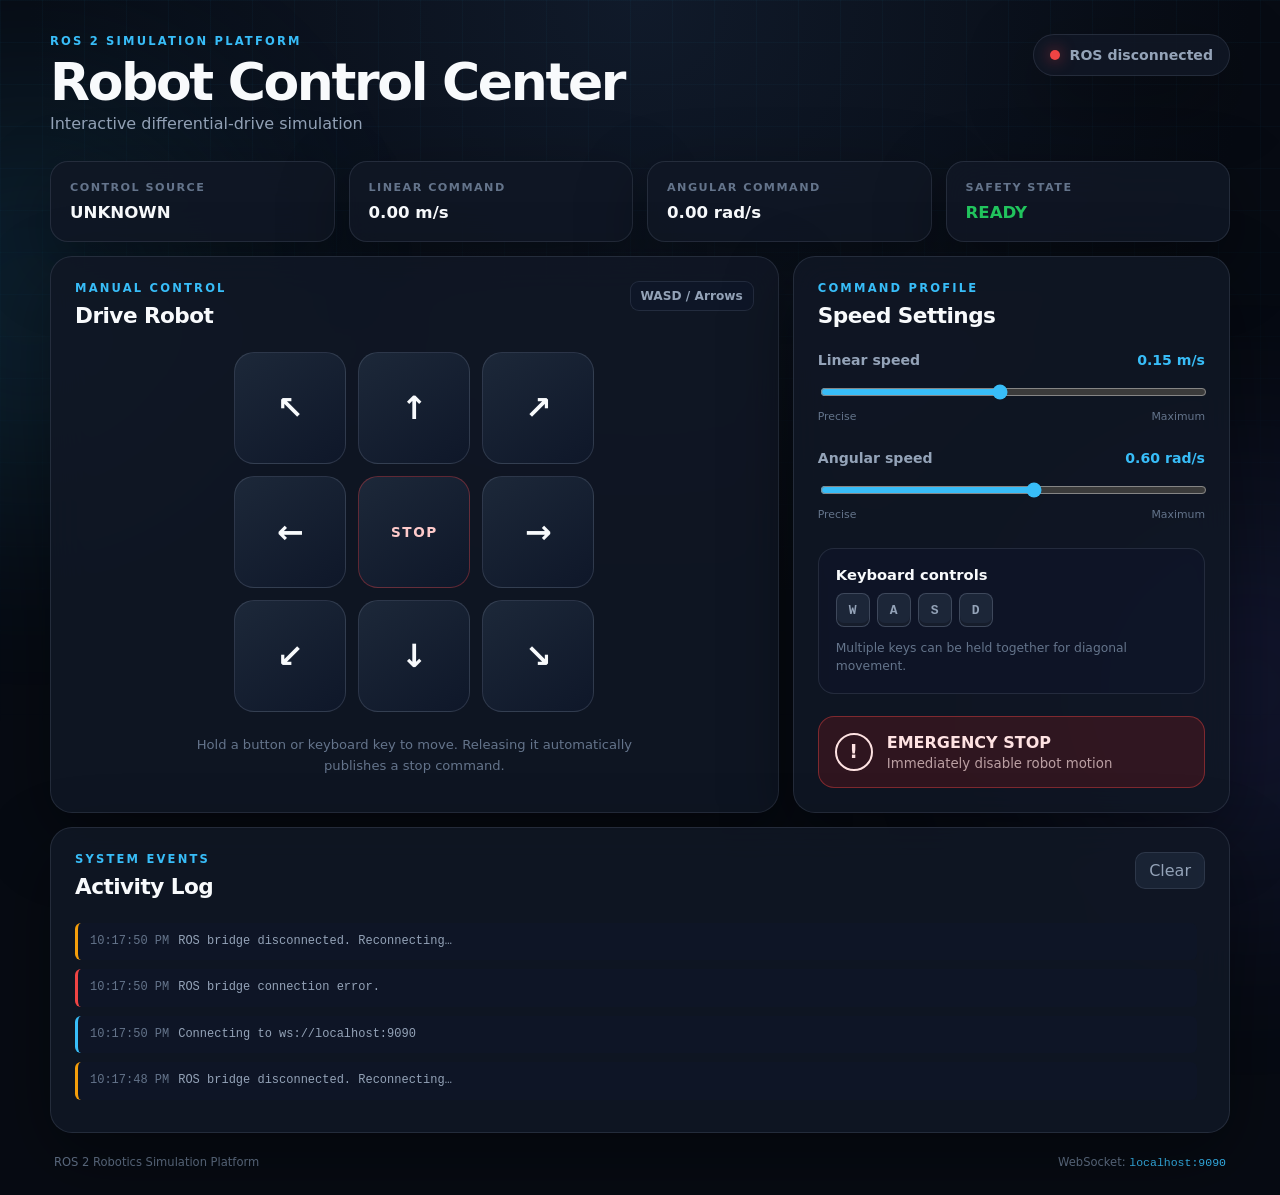
==== ros2_ws/src/cpp_robotics_sim_ros/web/dashboard/index.html @ 6dfdec05 "Add interactive web dashboard" ====
<!doctype html>
<html lang="en">
<head>
  <meta charset="utf-8">
  <meta
    name="viewport"
    content="width=device-width, initial-scale=1"
  >

  <title>Robotics Simulation Control Center</title>

  <link rel="stylesheet" href="styles.css">
</head>

<body>
  <div class="background-grid"></div>
  <div class="background-glow background-glow-left"></div>
  <div class="background-glow background-glow-right"></div>

  <main class="app-shell">
    <header class="topbar">
      <div>
        <p class="eyebrow">ROS 2 SIMULATION PLATFORM</p>
        <h1>Robot Control Center</h1>
        <p class="subtitle">
          Interactive differential-drive simulation
        </p>
      </div>

      <div class="header-status">
        <div class="status-pill">
          <span
            id="connectionIndicator"
            class="status-indicator disconnected"
          ></span>

          <span id="connectionText">
            Connecting to ROS…
          </span>
        </div>
      </div>
    </header>

    <section class="status-grid">
      <article class="status-card">
        <span class="card-label">CONTROL SOURCE</span>
        <strong id="activeSource" class="status-value">
          UNKNOWN
        </strong>
      </article>

      <article class="status-card">
        <span class="card-label">LINEAR COMMAND</span>
        <strong id="linearCommand" class="status-value">
          0.00 m/s
        </strong>
      </article>

      <article class="status-card">
        <span class="card-label">ANGULAR COMMAND</span>
        <strong id="angularCommand" class="status-value">
          0.00 rad/s
        </strong>
      </article>

      <article class="status-card">
        <span class="card-label">SAFETY STATE</span>
        <strong id="safetyState" class="status-value safe">
          READY
        </strong>
      </article>
    </section>

    <section class="main-grid">
      <article class="panel drive-panel">
        <div class="panel-heading">
          <div>
            <p class="eyebrow">MANUAL CONTROL</p>
            <h2>Drive Robot</h2>
          </div>

          <span class="keyboard-hint">
            WASD / Arrows
          </span>
        </div>

        <div
          id="drivePad"
          class="drive-pad"
          aria-label="Robot drive controls"
        >
          <button
            class="drive-button diagonal"
            data-linear="1"
            data-angular="1"
            aria-label="Forward left"
          >
            ↖
          </button>

          <button
            class="drive-button forward"
            data-linear="1"
            data-angular="0"
            aria-label="Forward"
          >
            ↑
          </button>

          <button
            class="drive-button diagonal"
            data-linear="1"
            data-angular="-1"
            aria-label="Forward right"
          >
            ↗
          </button>

          <button
            class="drive-button turn"
            data-linear="0"
            data-angular="1"
            aria-label="Rotate left"
          >
            ←
          </button>

          <button
            id="stopButton"
            class="drive-button stop-button"
            aria-label="Stop"
          >
            STOP
          </button>

          <button
            class="drive-button turn"
            data-linear="0"
            data-angular="-1"
            aria-label="Rotate right"
          >
            →
          </button>

          <button
            class="drive-button diagonal"
            data-linear="-1"
            data-angular="-1"
            aria-label="Reverse left"
          >
            ↙
          </button>

          <button
            class="drive-button reverse"
            data-linear="-1"
            data-angular="0"
            aria-label="Reverse"
          >
            ↓
          </button>

          <button
            class="drive-button diagonal"
            data-linear="-1"
            data-angular="1"
            aria-label="Reverse right"
          >
            ↘
          </button>
        </div>

        <p class="drive-help">
          Hold a button or keyboard key to move. Releasing it
          automatically publishes a stop command.
        </p>
      </article>

      <article class="panel settings-panel">
        <div class="panel-heading">
          <div>
            <p class="eyebrow">COMMAND PROFILE</p>
            <h2>Speed Settings</h2>
          </div>
        </div>

        <div class="slider-group">
          <div class="slider-header">
            <label for="linearSpeed">
              Linear speed
            </label>

            <output id="linearSpeedValue">
              0.15 m/s
            </output>
          </div>

          <input
            id="linearSpeed"
            type="range"
            min="0.02"
            max="0.30"
            step="0.01"
            value="0.15"
          >

          <div class="range-labels">
            <span>Precise</span>
            <span>Maximum</span>
          </div>
        </div>

        <div class="slider-group">
          <div class="slider-header">
            <label for="angularSpeed">
              Angular speed
            </label>

            <output id="angularSpeedValue">
              0.60 rad/s
            </output>
          </div>

          <input
            id="angularSpeed"
            type="range"
            min="0.10"
            max="1.00"
            step="0.05"
            value="0.60"
          >

          <div class="range-labels">
            <span>Precise</span>
            <span>Maximum</span>
          </div>
        </div>

        <div class="keyboard-card">
          <h3>Keyboard controls</h3>

          <div class="key-row">
            <span class="key">W</span>
            <span class="key">A</span>
            <span class="key">S</span>
            <span class="key">D</span>
          </div>

          <p>
            Multiple keys can be held together for diagonal
            movement.
          </p>
        </div>

        <button
          id="emergencyStopButton"
          class="emergency-button"
          type="button"
        >
          <span class="emergency-icon">!</span>

          <span>
            <strong id="emergencyButtonTitle">
              EMERGENCY STOP
            </strong>

            <small id="emergencyButtonSubtitle">
              Immediately disable robot motion
            </small>
          </span>
        </button>
      </article>
    </section>

    <section class="panel event-panel">
      <div class="panel-heading">
        <div>
          <p class="eyebrow">SYSTEM EVENTS</p>
          <h2>Activity Log</h2>
        </div>

        <button
          id="clearLogButton"
          class="secondary-button"
          type="button"
        >
          Clear
        </button>
      </div>

      <div id="eventLog" class="event-log">
        <p class="event-entry info">
          Dashboard initialized.
        </p>
      </div>
    </section>

    <footer>
      <span>ROS 2 Robotics Simulation Platform</span>
      <span>WebSocket: <code>localhost:9090</code></span>
    </footer>
  </main>

  <script src="app.js"></script>
</body>
</html>
---- ros2_ws/src/cpp_robotics_sim_ros/web/dashboard/styles.css ----
:root {
  color-scheme: dark;

  --background: #070b13;
  --surface: rgba(16, 23, 37, 0.88);
  --surface-hover: rgba(24, 35, 54, 0.95);
  --surface-border: rgba(148, 163, 184, 0.16);

  --text-primary: #f8fafc;
  --text-secondary: #94a3b8;
  --text-muted: #64748b;

  --accent: #38bdf8;
  --accent-strong: #0ea5e9;
  --accent-soft: rgba(56, 189, 248, 0.14);

  --success: #22c55e;
  --warning: #f59e0b;
  --danger: #ef4444;
  --danger-strong: #dc2626;

  --shadow:
    0 24px 70px rgba(0, 0, 0, 0.38);

  font-family:
    Inter,
    ui-sans-serif,
    system-ui,
    -apple-system,
    BlinkMacSystemFont,
    "Segoe UI",
    sans-serif;
}

* {
  box-sizing: border-box;
}

html {
  min-height: 100%;
}

body {
  min-height: 100vh;
  margin: 0;
  overflow-x: hidden;
  background:
    radial-gradient(
      circle at top,
      #101a2a 0,
      var(--background) 45%
    );
  color: var(--text-primary);
}

button,
input {
  font: inherit;
}

button {
  user-select: none;
  -webkit-user-select: none;
  touch-action: none;
}

.background-grid {
  position: fixed;
  inset: 0;
  z-index: -3;
  background-image:
    linear-gradient(
      rgba(56, 189, 248, 0.035) 1px,
      transparent 1px
    ),
    linear-gradient(
      90deg,
      rgba(56, 189, 248, 0.035) 1px,
      transparent 1px
    );
  background-size: 42px 42px;
  mask-image:
    linear-gradient(to bottom, black, transparent 85%);
}

.background-glow {
  position: fixed;
  z-index: -2;
  width: 420px;
  height: 420px;
  border-radius: 50%;
  filter: blur(110px);
  opacity: 0.12;
}

.background-glow-left {
  top: 10%;
  left: -180px;
  background: var(--accent);
}

.background-glow-right {
  right: -180px;
  bottom: 0;
  background: #6366f1;
}

.app-shell {
  width: min(1180px, calc(100% - 32px));
  margin: 0 auto;
  padding: 34px 0 26px;
}

.topbar {
  display: flex;
  align-items: flex-start;
  justify-content: space-between;
  gap: 24px;
  margin-bottom: 28px;
}

.eyebrow {
  margin: 0 0 8px;
  color: var(--accent);
  font-size: 0.72rem;
  font-weight: 800;
  letter-spacing: 0.19em;
}

h1,
h2,
h3,
p {
  margin-top: 0;
}

h1 {
  margin-bottom: 6px;
  font-size: clamp(2rem, 5vw, 3.25rem);
  line-height: 1;
  letter-spacing: -0.045em;
}

h2 {
  margin-bottom: 0;
  font-size: 1.35rem;
  letter-spacing: -0.025em;
}

h3 {
  margin-bottom: 10px;
}

.subtitle {
  margin-bottom: 0;
  color: var(--text-secondary);
}

.header-status {
  display: flex;
  align-items: center;
}

.status-pill {
  display: flex;
  align-items: center;
  gap: 10px;
  min-width: 190px;
  padding: 12px 16px;
  border: 1px solid var(--surface-border);
  border-radius: 999px;
  background: var(--surface);
  box-shadow: var(--shadow);
  color: var(--text-secondary);
  font-size: 0.88rem;
  font-weight: 700;
}

.status-indicator {
  width: 10px;
  height: 10px;
  border-radius: 50%;
}

.status-indicator.connected {
  background: var(--success);
  box-shadow: 0 0 15px rgba(34, 197, 94, 0.75);
}

.status-indicator.connecting {
  background: var(--warning);
  box-shadow: 0 0 15px rgba(245, 158, 11, 0.65);
}

.status-indicator.disconnected {
  background: var(--danger);
  box-shadow: 0 0 15px rgba(239, 68, 68, 0.65);
}

.status-grid {
  display: grid;
  grid-template-columns: repeat(4, 1fr);
  gap: 14px;
  margin-bottom: 14px;
}

.status-card,
.panel {
  border: 1px solid var(--surface-border);
  background: var(--surface);
  backdrop-filter: blur(18px);
  box-shadow: var(--shadow);
}

.status-card {
  padding: 19px;
  border-radius: 18px;
}

.card-label {
  display: block;
  margin-bottom: 9px;
  color: var(--text-muted);
  font-size: 0.7rem;
  font-weight: 800;
  letter-spacing: 0.13em;
}

.status-value {
  color: var(--text-primary);
  font-size: 1.04rem;
}

.status-value.safe {
  color: var(--success);
}

.status-value.danger {
  color: var(--danger);
}

.main-grid {
  display: grid;
  grid-template-columns: minmax(0, 1.25fr) minmax(320px, 0.75fr);
  gap: 14px;
}

.panel {
  border-radius: 22px;
  padding: 24px;
}

.panel-heading {
  display: flex;
  align-items: flex-start;
  justify-content: space-between;
  gap: 16px;
  margin-bottom: 24px;
}

.keyboard-hint {
  padding: 7px 10px;
  border: 1px solid var(--surface-border);
  border-radius: 9px;
  background: rgba(15, 23, 42, 0.7);
  color: var(--text-secondary);
  font-size: 0.76rem;
  font-weight: 700;
}

.drive-pad {
  display: grid;
  grid-template-columns: repeat(3, minmax(74px, 112px));
  justify-content: center;
  gap: 12px;
}

.drive-button {
  aspect-ratio: 1;
  border: 1px solid rgba(148, 163, 184, 0.20);
  border-radius: 20px;
  background:
    linear-gradient(
      145deg,
      rgba(30, 41, 59, 0.95),
      rgba(15, 23, 42, 0.95)
    );
  color: var(--text-primary);
  cursor: pointer;
  font-size: 2rem;
  font-weight: 700;
  transition:
    transform 100ms ease,
    border-color 100ms ease,
    background 100ms ease,
    box-shadow 100ms ease;
}

.drive-button:hover {
  border-color: rgba(56, 189, 248, 0.5);
  background: var(--surface-hover);
  box-shadow: 0 0 28px rgba(56, 189, 248, 0.08);
}

.drive-button:active,
.drive-button.active {
  transform: scale(0.94);
  border-color: var(--accent);
  background:
    linear-gradient(
      145deg,
      rgba(14, 165, 233, 0.34),
      rgba(2, 132, 199, 0.18)
    );
  box-shadow:
    0 0 28px rgba(56, 189, 248, 0.22);
}

.stop-button {
  border-color: rgba(239, 68, 68, 0.35);
  color: #fecaca;
  font-size: 0.85rem;
  letter-spacing: 0.11em;
}

.stop-button:hover,
.stop-button:active {
  border-color: var(--danger);
  background: rgba(127, 29, 29, 0.42);
  box-shadow: 0 0 28px rgba(239, 68, 68, 0.16);
}

.drive-help {
  max-width: 480px;
  margin: 22px auto 0;
  color: var(--text-muted);
  font-size: 0.82rem;
  line-height: 1.6;
  text-align: center;
}

.slider-group {
  margin-bottom: 27px;
}

.slider-header {
  display: flex;
  justify-content: space-between;
  gap: 15px;
  margin-bottom: 14px;
  color: var(--text-secondary);
  font-size: 0.88rem;
  font-weight: 700;
}

.slider-header output {
  color: var(--accent);
}

input[type="range"] {
  width: 100%;
  accent-color: var(--accent);
  cursor: pointer;
}

.range-labels {
  display: flex;
  justify-content: space-between;
  margin-top: 6px;
  color: var(--text-muted);
  font-size: 0.68rem;
}

.keyboard-card {
  margin: 8px 0 22px;
  padding: 17px;
  border: 1px solid var(--surface-border);
  border-radius: 16px;
  background: rgba(15, 23, 42, 0.56);
}

.keyboard-card h3 {
  font-size: 0.92rem;
}

.keyboard-card p {
  margin: 12px 0 0;
  color: var(--text-muted);
  font-size: 0.77rem;
  line-height: 1.5;
}

.key-row {
  display: flex;
  gap: 7px;
}

.key {
  display: grid;
  width: 34px;
  height: 34px;
  place-items: center;
  border: 1px solid rgba(148, 163, 184, 0.28);
  border-radius: 8px;
  background: rgba(30, 41, 59, 0.9);
  color: var(--text-secondary);
  font-family: monospace;
  font-weight: 800;
  box-shadow: inset 0 -3px rgba(0, 0, 0, 0.22);
}

.emergency-button {
  display: flex;
  width: 100%;
  align-items: center;
  gap: 14px;
  padding: 16px;
  border: 1px solid rgba(239, 68, 68, 0.42);
  border-radius: 16px;
  background: rgba(127, 29, 29, 0.30);
  color: #fee2e2;
  cursor: pointer;
  text-align: left;
  transition:
    background 120ms ease,
    transform 120ms ease,
    box-shadow 120ms ease;
}

.emergency-button:hover {
  background: rgba(153, 27, 27, 0.46);
  box-shadow: 0 0 28px rgba(239, 68, 68, 0.13);
}

.emergency-button:active {
  transform: scale(0.98);
}

.emergency-button.engaged {
  border-color: var(--danger);
  background: var(--danger-strong);
  box-shadow: 0 0 30px rgba(239, 68, 68, 0.28);
}

.emergency-button small {
  display: block;
  margin-top: 4px;
  color: rgba(254, 226, 226, 0.68);
}

.emergency-icon {
  display: grid;
  flex: 0 0 38px;
  height: 38px;
  place-items: center;
  border: 2px solid currentColor;
  border-radius: 50%;
  font-size: 1.2rem;
  font-weight: 900;
}

.event-panel {
  margin-top: 14px;
}

.secondary-button {
  padding: 8px 13px;
  border: 1px solid var(--surface-border);
  border-radius: 10px;
  background: rgba(30, 41, 59, 0.75);
  color: var(--text-secondary);
  cursor: pointer;
}

.event-log {
  max-height: 185px;
  overflow-y: auto;
  padding-right: 8px;
}

.event-entry {
  margin-bottom: 9px;
  padding: 10px 12px;
  border-left: 3px solid var(--accent);
  border-radius: 6px;
  background: rgba(15, 23, 42, 0.55);
  color: var(--text-secondary);
  font-family:
    "SFMono-Regular",
    Consolas,
    monospace;
  font-size: 0.75rem;
  line-height: 1.45;
}

.event-entry.success {
  border-left-color: var(--success);
}

.event-entry.warning {
  border-left-color: var(--warning);
}

.event-entry.danger {
  border-left-color: var(--danger);
}

.event-time {
  margin-right: 9px;
  color: var(--text-muted);
}

footer {
  display: flex;
  justify-content: space-between;
  gap: 18px;
  padding: 22px 4px 0;
  color: var(--text-muted);
  font-size: 0.72rem;
}

code {
  color: var(--accent);
}

@media (max-width: 900px) {
  .status-grid {
    grid-template-columns: repeat(2, 1fr);
  }

  .main-grid {
    grid-template-columns: 1fr;
  }
}

@media (max-width: 580px) {
  .app-shell {
    width: min(100% - 20px, 1180px);
    padding-top: 20px;
  }

  .topbar {
    flex-direction: column;
  }

  .header-status,
  .status-pill {
    width: 100%;
  }

  .status-grid {
    grid-template-columns: 1fr;
  }

  .panel {
    padding: 18px;
  }

  .drive-pad {
    grid-template-columns: repeat(3, minmax(65px, 92px));
    gap: 8px;
  }

  .drive-button {
    border-radius: 16px;
  }

  footer {
    flex-direction: column;
  }
}
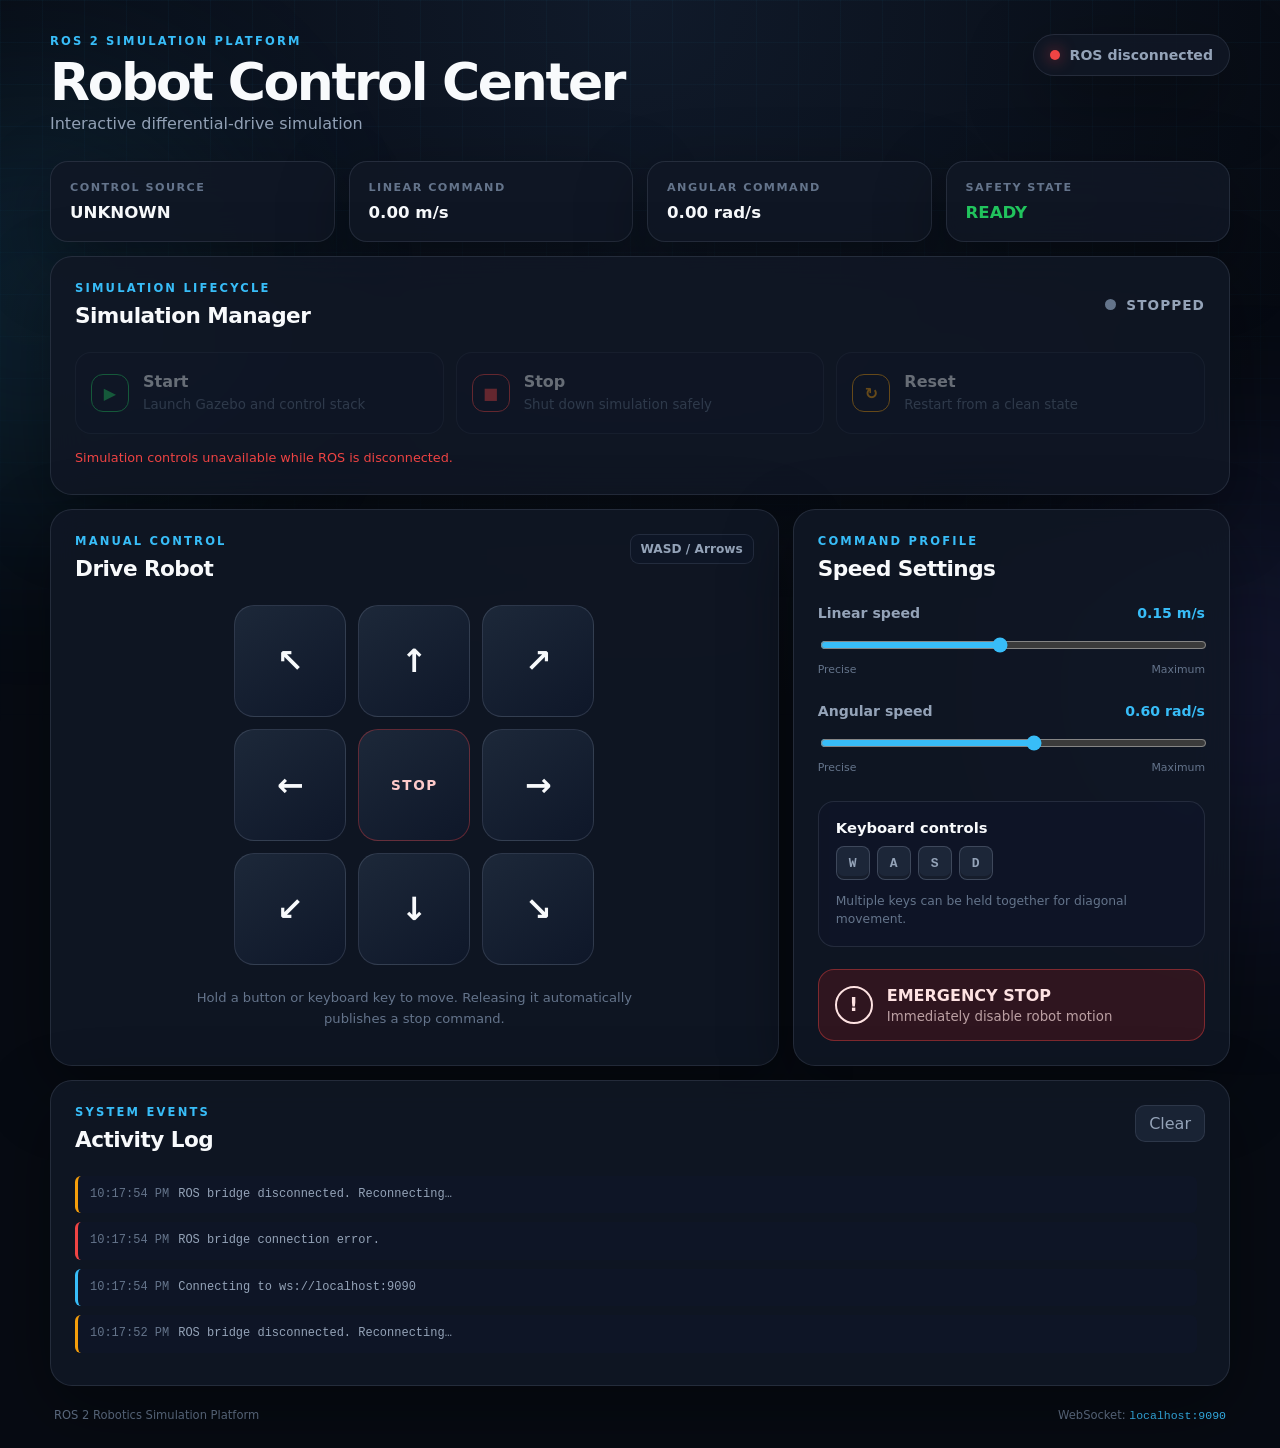
==== commit 53505cb7: "Add dashboard simulation lifecycle controls" ====
--- a/ros2_ws/src/cpp_robotics_sim_ros/web/dashboard/index.html
+++ b/ros2_ws/src/cpp_robotics_sim_ros/web/dashboard/index.html
@@ -71,6 +71,70 @@
       </article>
     </section>
 
+    <section class="panel simulation-panel">
+      <div class="panel-heading simulation-heading">
+        <div>
+          <p class="eyebrow">SIMULATION LIFECYCLE</p>
+          <h2>Simulation Manager</h2>
+        </div>
+
+        <div class="simulation-state-wrapper">
+          <span
+            id="simulationStateIndicator"
+            class="simulation-state-indicator stopped"
+          ></span>
+
+          <strong id="simulationState">
+            STOPPED
+          </strong>
+        </div>
+      </div>
+
+      <div class="simulation-controls">
+        <button
+          id="startSimulationButton"
+          class="lifecycle-button start"
+          type="button"
+        >
+          <span class="lifecycle-icon">▶</span>
+          <span>
+            <strong>Start</strong>
+            <small>Launch Gazebo and control stack</small>
+          </span>
+        </button>
+
+        <button
+          id="stopSimulationButton"
+          class="lifecycle-button stop"
+          type="button"
+          disabled
+        >
+          <span class="lifecycle-icon">■</span>
+          <span>
+            <strong>Stop</strong>
+            <small>Shut down simulation safely</small>
+          </span>
+        </button>
+
+        <button
+          id="resetSimulationButton"
+          class="lifecycle-button reset"
+          type="button"
+          disabled
+        >
+          <span class="lifecycle-icon">↻</span>
+          <span>
+            <strong>Reset</strong>
+            <small>Restart from a clean state</small>
+          </span>
+        </button>
+      </div>
+
+      <p id="simulationMessage" class="simulation-message">
+        Simulation manager is ready.
+      </p>
+    </section>
+
     <section class="main-grid">
       <article class="panel drive-panel">
         <div class="panel-heading">
--- a/ros2_ws/src/cpp_robotics_sim_ros/web/dashboard/styles.css
+++ b/ros2_ws/src/cpp_robotics_sim_ros/web/dashboard/styles.css
@@ -568,4 +568,169 @@
   footer {
     flex-direction: column;
   }
-}+}
+/* Simulation lifecycle panel */
+
+.simulation-panel {
+  margin-bottom: 14px;
+}
+
+.simulation-heading {
+  align-items: center;
+}
+
+.simulation-state-wrapper {
+  display: flex;
+  align-items: center;
+  gap: 10px;
+  min-width: 130px;
+  justify-content: flex-end;
+  color: var(--text-secondary);
+  font-size: 0.85rem;
+  letter-spacing: 0.08em;
+}
+
+.simulation-state-indicator {
+  width: 11px;
+  height: 11px;
+  border-radius: 50%;
+  background: var(--text-muted);
+}
+
+.simulation-state-indicator.stopped {
+  background: var(--text-muted);
+}
+
+.simulation-state-indicator.starting,
+.simulation-state-indicator.stopping {
+  background: var(--warning);
+  box-shadow: 0 0 16px rgba(245, 158, 11, 0.7);
+  animation: simulation-pulse 1s infinite;
+}
+
+.simulation-state-indicator.running {
+  background: var(--success);
+  box-shadow: 0 0 16px rgba(34, 197, 94, 0.7);
+}
+
+.simulation-state-indicator.error {
+  background: var(--danger);
+  box-shadow: 0 0 16px rgba(239, 68, 68, 0.7);
+}
+
+.simulation-controls {
+  display: grid;
+  grid-template-columns: repeat(3, 1fr);
+  gap: 12px;
+}
+
+.lifecycle-button {
+  display: flex;
+  min-height: 82px;
+  align-items: center;
+  gap: 14px;
+  padding: 15px;
+  border: 1px solid var(--surface-border);
+  border-radius: 16px;
+  background: rgba(15, 23, 42, 0.65);
+  color: var(--text-primary);
+  cursor: pointer;
+  text-align: left;
+  transition:
+    transform 120ms ease,
+    border-color 120ms ease,
+    background 120ms ease,
+    opacity 120ms ease;
+}
+
+.lifecycle-button:hover:not(:disabled) {
+  transform: translateY(-2px);
+  border-color: rgba(56, 189, 248, 0.48);
+  background: var(--surface-hover);
+}
+
+.lifecycle-button:active:not(:disabled) {
+  transform: scale(0.98);
+}
+
+.lifecycle-button:disabled {
+  cursor: not-allowed;
+  opacity: 0.38;
+}
+
+.lifecycle-button.start:not(:disabled) {
+  border-color: rgba(34, 197, 94, 0.38);
+}
+
+.lifecycle-button.stop:not(:disabled) {
+  border-color: rgba(239, 68, 68, 0.38);
+}
+
+.lifecycle-button.reset:not(:disabled) {
+  border-color: rgba(245, 158, 11, 0.38);
+}
+
+.lifecycle-icon {
+  display: grid;
+  flex: 0 0 38px;
+  height: 38px;
+  place-items: center;
+  border: 1px solid currentColor;
+  border-radius: 12px;
+  color: var(--accent);
+  font-weight: 900;
+}
+
+.lifecycle-button.start .lifecycle-icon {
+  color: var(--success);
+}
+
+.lifecycle-button.stop .lifecycle-icon {
+  color: var(--danger);
+}
+
+.lifecycle-button.reset .lifecycle-icon {
+  color: var(--warning);
+}
+
+.lifecycle-button small {
+  display: block;
+  margin-top: 5px;
+  color: var(--text-muted);
+  line-height: 1.35;
+}
+
+.simulation-message {
+  min-height: 20px;
+  margin: 16px 0 0;
+  color: var(--text-secondary);
+  font-size: 0.8rem;
+}
+
+.simulation-message.success {
+  color: var(--success);
+}
+
+.simulation-message.warning {
+  color: var(--warning);
+}
+
+.simulation-message.danger {
+  color: var(--danger);
+}
+
+@keyframes simulation-pulse {
+  50% {
+    opacity: 0.35;
+  }
+}
+
+@media (max-width: 700px) {
+  .simulation-controls {
+    grid-template-columns: 1fr;
+  }
+
+  .simulation-heading {
+    align-items: flex-start;
+  }
+}
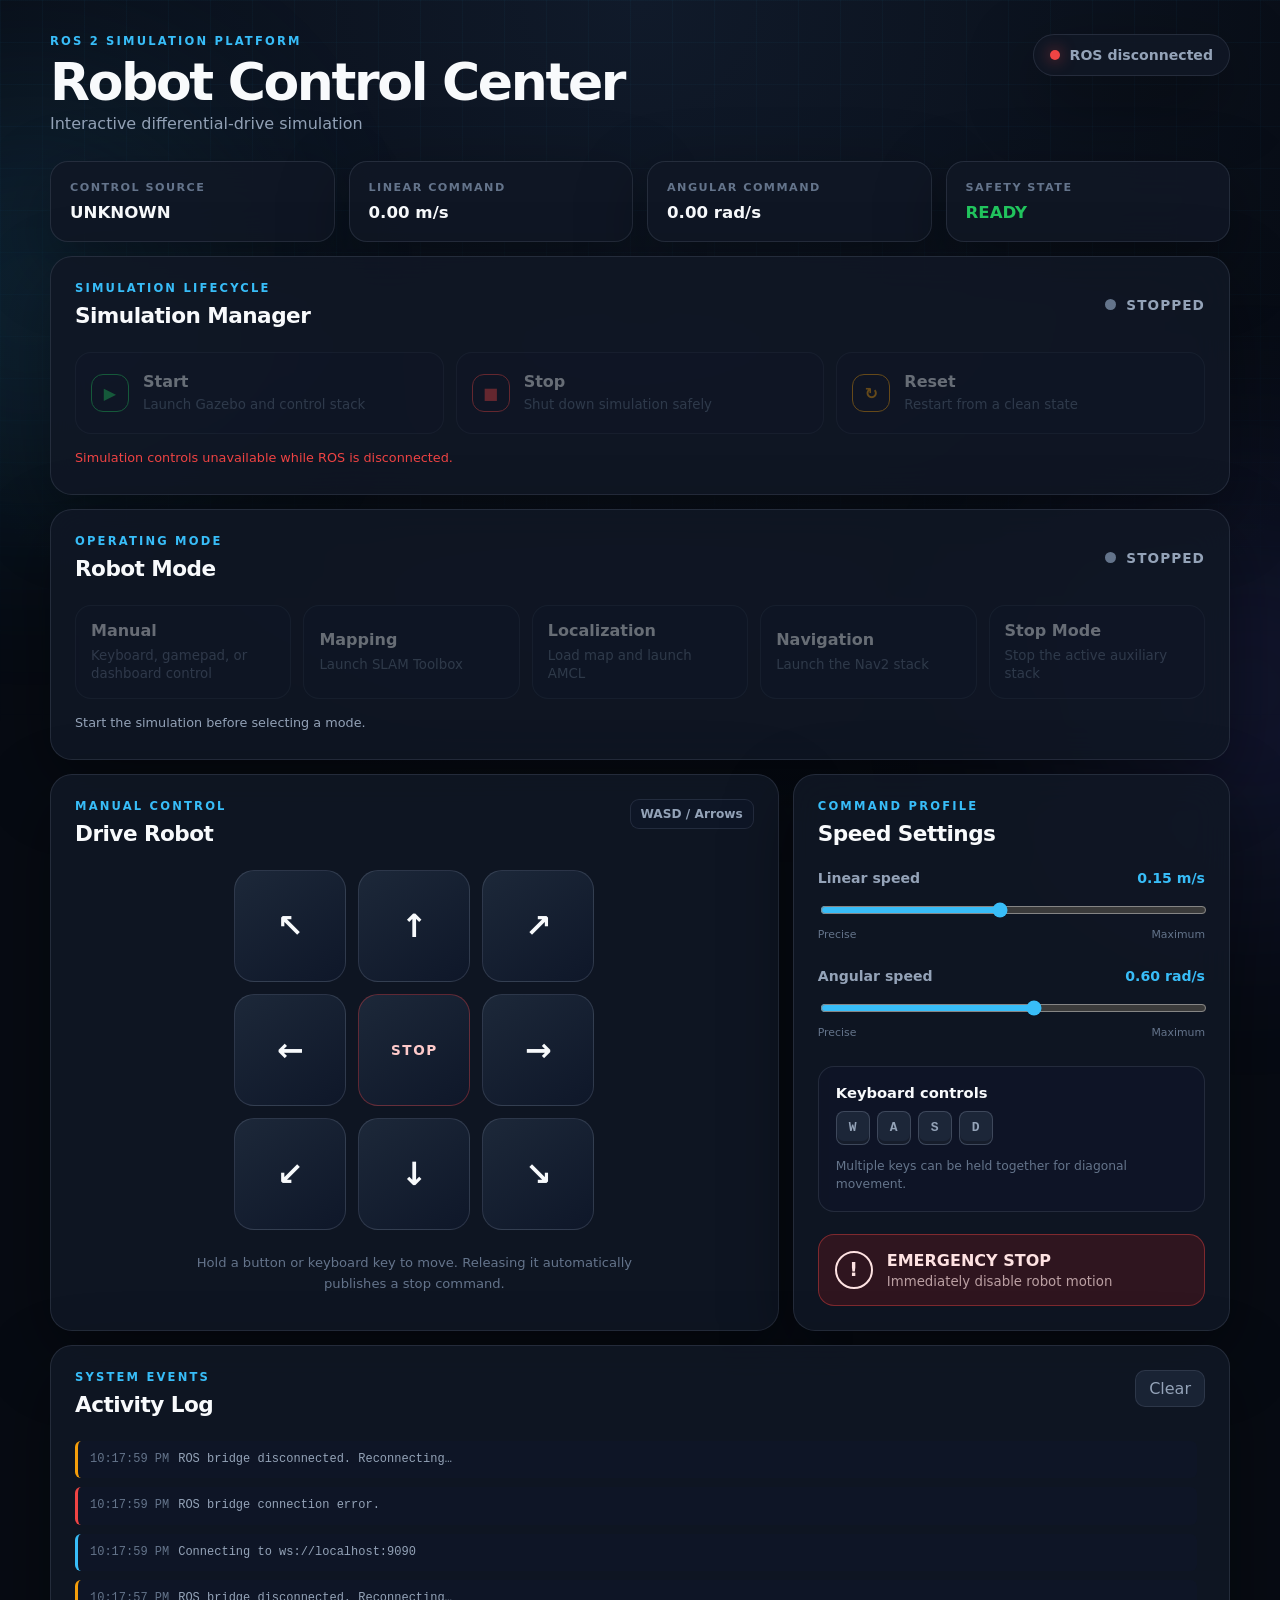
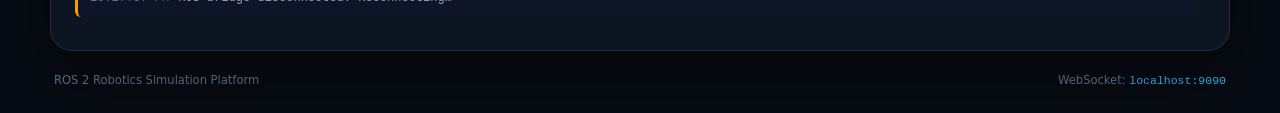
==== commit 02800d99: "Added dashboard operating mode controls" ====
--- a/ros2_ws/src/cpp_robotics_sim_ros/web/dashboard/index.html
+++ b/ros2_ws/src/cpp_robotics_sim_ros/web/dashboard/index.html
@@ -135,6 +135,82 @@
       </p>
     </section>
 
+    <section class="panel mode-panel">
+      <div class="panel-heading mode-heading">
+        <div>
+          <p class="eyebrow">OPERATING MODE</p>
+          <h2>Robot Mode</h2>
+        </div>
+
+        <div class="mode-state-wrapper">
+          <span
+            id="modeStateIndicator"
+            class="mode-state-indicator stopped"
+          ></span>
+
+          <strong id="modeState">
+            STOPPED
+          </strong>
+        </div>
+      </div>
+
+      <div class="mode-controls">
+        <button
+          id="manualModeButton"
+          class="mode-button manual"
+          type="button"
+          disabled
+        >
+          <strong>Manual</strong>
+          <small>Keyboard, gamepad, or dashboard control</small>
+        </button>
+
+        <button
+          id="mappingModeButton"
+          class="mode-button mapping"
+          type="button"
+          disabled
+        >
+          <strong>Mapping</strong>
+          <small>Launch SLAM Toolbox</small>
+        </button>
+
+        <button
+          id="localizationModeButton"
+          class="mode-button localization"
+          type="button"
+          disabled
+        >
+          <strong>Localization</strong>
+          <small>Load map and launch AMCL</small>
+        </button>
+
+        <button
+          id="navigationModeButton"
+          class="mode-button navigation"
+          type="button"
+          disabled
+        >
+          <strong>Navigation</strong>
+          <small>Launch the Nav2 stack</small>
+        </button>
+
+        <button
+          id="stopModeButton"
+          class="mode-button stop"
+          type="button"
+          disabled
+        >
+          <strong>Stop Mode</strong>
+          <small>Stop the active auxiliary stack</small>
+        </button>
+      </div>
+
+      <p id="modeMessage" class="mode-message">
+        Start the simulation before selecting a mode.
+      </p>
+    </section>
+
     <section class="main-grid">
       <article class="panel drive-panel">
         <div class="panel-heading">
--- a/ros2_ws/src/cpp_robotics_sim_ros/web/dashboard/styles.css
+++ b/ros2_ws/src/cpp_robotics_sim_ros/web/dashboard/styles.css
@@ -734,3 +734,176 @@
     align-items: flex-start;
   }
 }
+
+/* Operating-mode panel */
+
+.mode-panel {
+  margin-bottom: 14px;
+}
+
+.mode-heading {
+  align-items: center;
+}
+
+.mode-state-wrapper {
+  display: flex;
+  align-items: center;
+  justify-content: flex-end;
+  gap: 10px;
+  min-width: 140px;
+  color: var(--text-secondary);
+  font-size: 0.85rem;
+  letter-spacing: 0.08em;
+}
+
+.mode-state-indicator {
+  width: 11px;
+  height: 11px;
+  border-radius: 50%;
+  background: var(--text-muted);
+}
+
+.mode-state-indicator.stopped {
+  background: var(--text-muted);
+}
+
+.mode-state-indicator.manual {
+  background: var(--accent);
+  box-shadow: 0 0 16px rgba(56, 189, 248, 0.7);
+}
+
+.mode-state-indicator.mapping {
+  background: var(--success);
+  box-shadow: 0 0 16px rgba(34, 197, 94, 0.7);
+}
+
+.mode-state-indicator.localization {
+  background: var(--warning);
+  box-shadow: 0 0 16px rgba(245, 158, 11, 0.7);
+}
+
+.mode-state-indicator.navigation {
+  background: #a78bfa;
+  box-shadow: 0 0 16px rgba(167, 139, 250, 0.7);
+}
+
+.mode-state-indicator.starting,
+.mode-state-indicator.stopping {
+  background: var(--warning);
+  animation: mode-pulse 1s infinite;
+}
+
+.mode-state-indicator.error {
+  background: var(--danger);
+  box-shadow: 0 0 16px rgba(239, 68, 68, 0.7);
+}
+
+.mode-controls {
+  display: grid;
+  grid-template-columns: repeat(5, minmax(0, 1fr));
+  gap: 12px;
+}
+
+.mode-button {
+  min-height: 88px;
+  padding: 15px;
+  border: 1px solid var(--surface-border);
+  border-radius: 16px;
+  background: rgba(15, 23, 42, 0.65);
+  color: var(--text-primary);
+  cursor: pointer;
+  text-align: left;
+  transition:
+    transform 120ms ease,
+    border-color 120ms ease,
+    background 120ms ease,
+    opacity 120ms ease;
+}
+
+.mode-button:hover:not(:disabled) {
+  transform: translateY(-2px);
+  border-color: rgba(56, 189, 248, 0.48);
+  background: var(--surface-hover);
+}
+
+.mode-button:active:not(:disabled) {
+  transform: scale(0.98);
+}
+
+.mode-button:disabled {
+  cursor: not-allowed;
+  opacity: 0.38;
+}
+
+.mode-button.active {
+  border-color: var(--accent);
+  background: rgba(56, 189, 248, 0.12);
+}
+
+.mode-button.mapping.active {
+  border-color: var(--success);
+}
+
+.mode-button.localization.active {
+  border-color: var(--warning);
+}
+
+.mode-button.navigation.active {
+  border-color: #a78bfa;
+}
+
+.mode-button.stop:not(:disabled) {
+  border-color: rgba(239, 68, 68, 0.38);
+}
+
+.mode-button strong,
+.mode-button small {
+  display: block;
+}
+
+.mode-button small {
+  margin-top: 7px;
+  color: var(--text-muted);
+  line-height: 1.35;
+}
+
+.mode-message {
+  min-height: 20px;
+  margin: 16px 0 0;
+  color: var(--text-secondary);
+  font-size: 0.8rem;
+}
+
+.mode-message.success {
+  color: var(--success);
+}
+
+.mode-message.warning {
+  color: var(--warning);
+}
+
+.mode-message.danger {
+  color: var(--danger);
+}
+
+@keyframes mode-pulse {
+  50% {
+    opacity: 0.35;
+  }
+}
+
+@media (max-width: 1100px) {
+  .mode-controls {
+    grid-template-columns: repeat(2, minmax(0, 1fr));
+  }
+}
+
+@media (max-width: 700px) {
+  .mode-controls {
+    grid-template-columns: 1fr;
+  }
+
+  .mode-heading {
+    align-items: flex-start;
+  }
+}
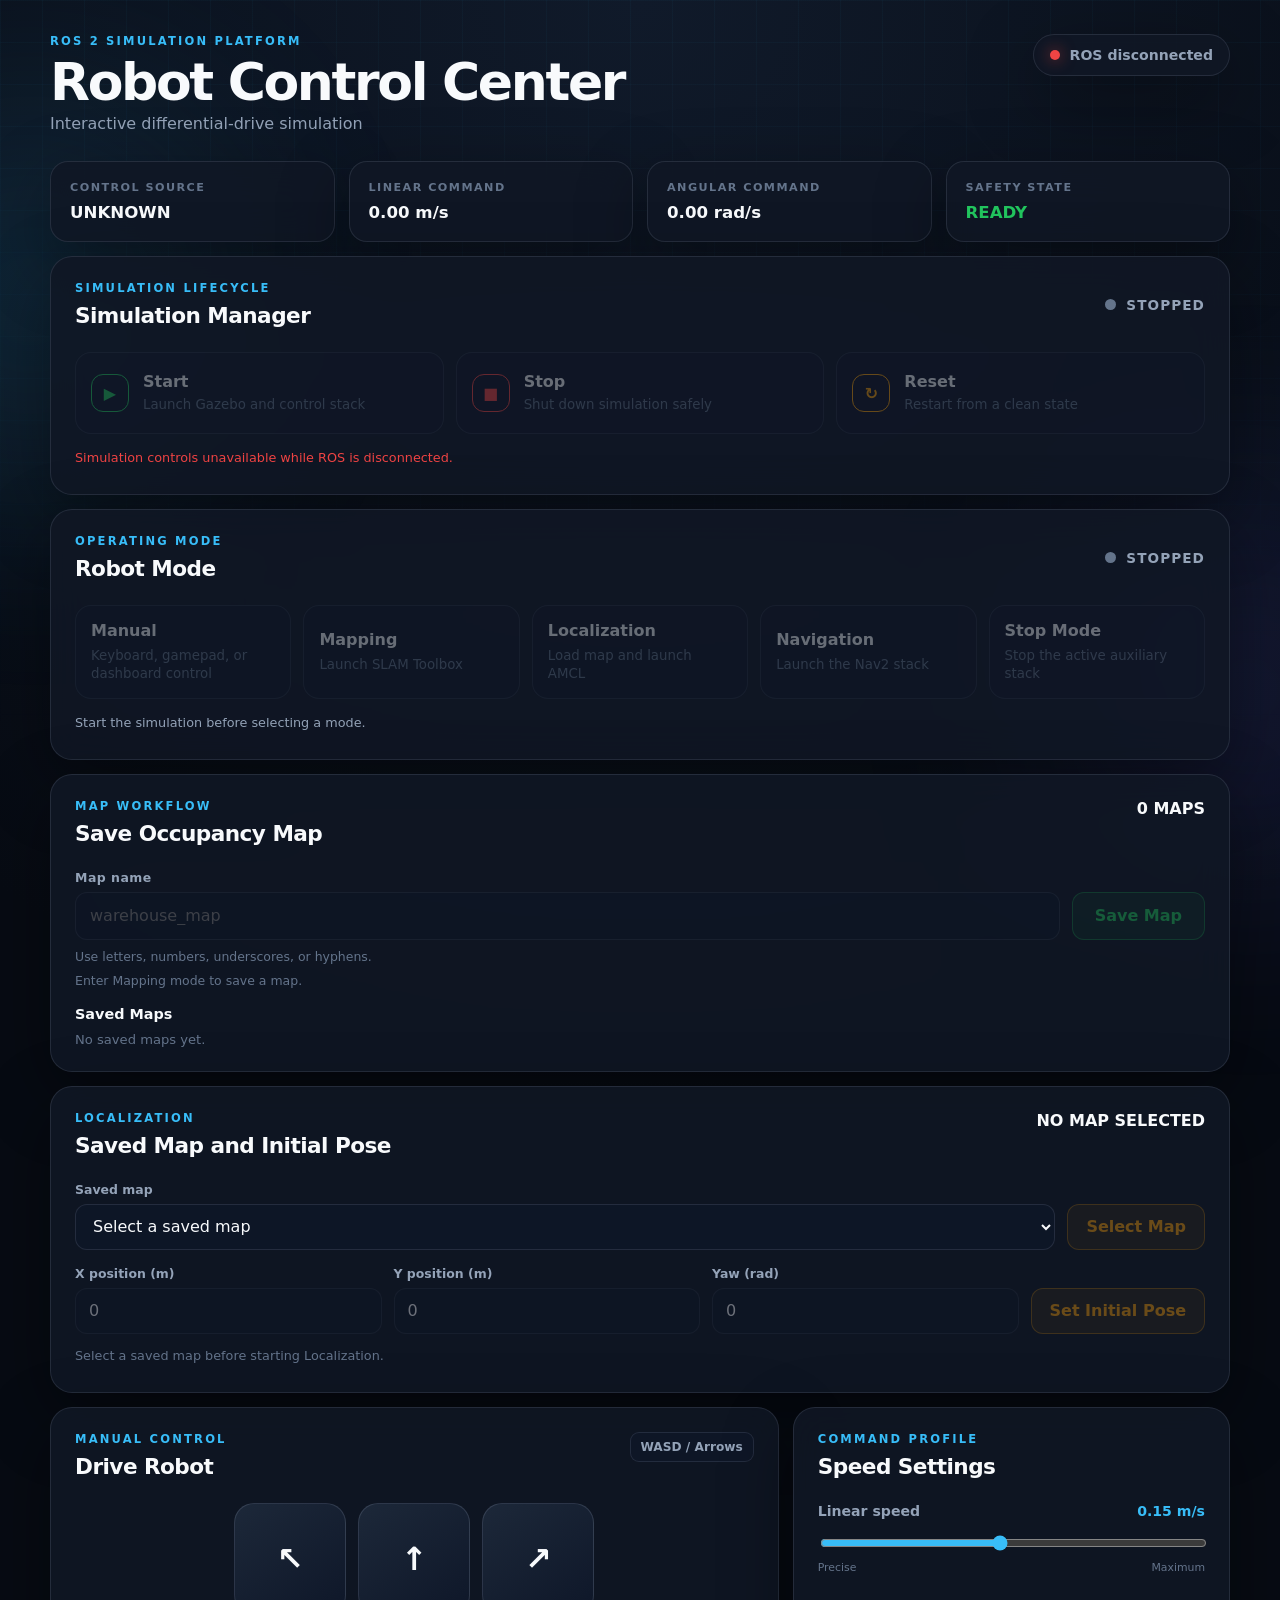
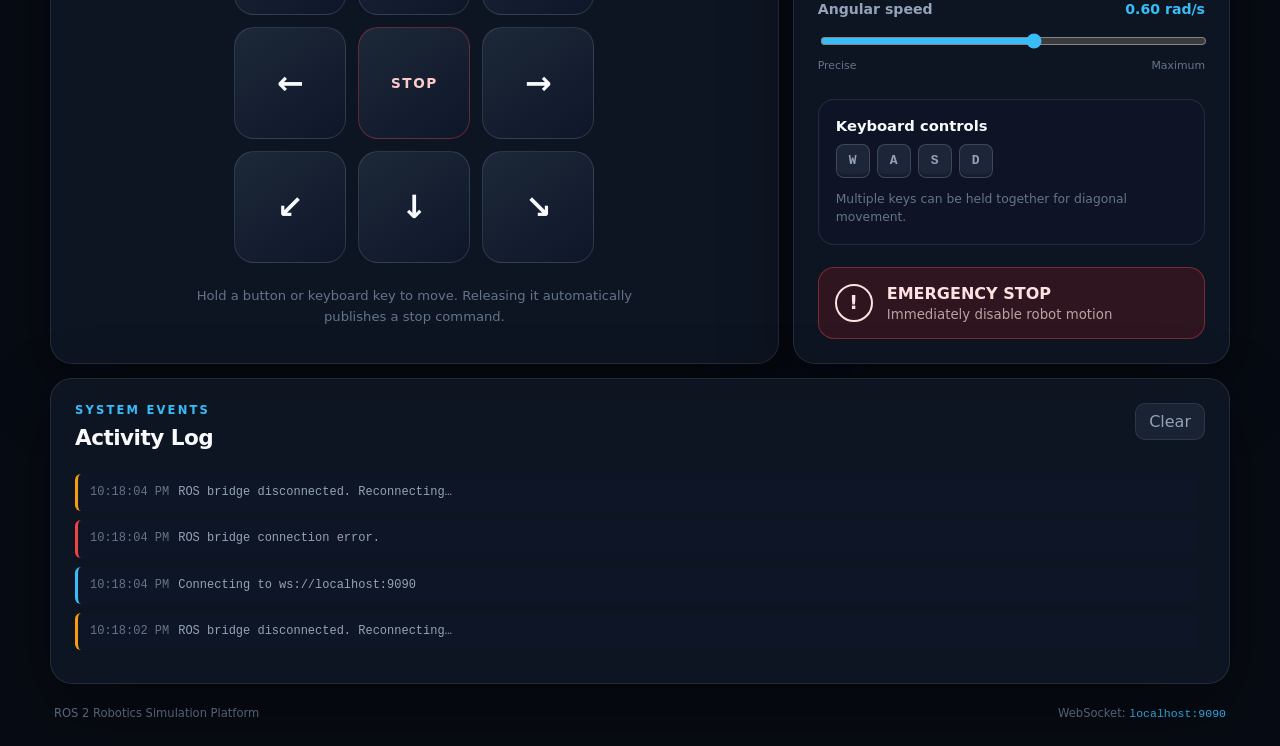
==== commit 5c532f98: "Add mapping workflow and map saving" ====
--- a/ros2_ws/src/cpp_robotics_sim_ros/web/dashboard/index.html
+++ b/ros2_ws/src/cpp_robotics_sim_ros/web/dashboard/index.html
@@ -211,6 +211,153 @@
       </p>
     </section>
 
+    <section
+      id="mappingPanel"
+      class="panel mapping-workflow-panel"
+    >
+      <div class="panel-heading">
+        <div>
+          <p class="eyebrow">MAP WORKFLOW</p>
+          <h2>Save Occupancy Map</h2>
+        </div>
+
+        <strong id="savedMapCount">
+          0 MAPS
+        </strong>
+      </div>
+
+      <div class="map-save-controls">
+        <label class="map-name-field">
+          <span>Map name</span>
+
+          <input
+            id="mapNameInput"
+            type="text"
+            maxlength="64"
+            placeholder="warehouse_map"
+            autocomplete="off"
+            disabled
+          >
+        </label>
+
+        <button
+          id="saveMapButton"
+          class="save-map-button"
+          type="button"
+          disabled
+        >
+          Save Map
+        </button>
+      </div>
+
+      <p class="map-name-help">
+        Use letters, numbers, underscores, or hyphens.
+      </p>
+
+      <p
+        id="mapSaveMessage"
+        class="map-save-message"
+      >
+        Enter Mapping mode to save a map.
+      </p>
+
+      <div class="saved-map-list-wrapper">
+        <h3>Saved Maps</h3>
+
+        <div
+          id="savedMapList"
+          class="saved-map-list"
+        >
+          <p class="empty-map-list">
+            No saved maps yet.
+          </p>
+        </div>
+      </div>
+    </section>
+
+    <section class="panel localization-panel">
+      <div class="panel-heading">
+        <div>
+          <p class="eyebrow">LOCALIZATION</p>
+          <h2>Saved Map and Initial Pose</h2>
+        </div>
+
+        <strong id="selectedMapLabel">
+          NO MAP SELECTED
+        </strong>
+      </div>
+
+      <div class="localization-map-row">
+        <label>
+          <span>Saved map</span>
+
+          <select id="localizationMapSelect">
+            <option value="">
+              Select a saved map
+            </option>
+          </select>
+        </label>
+
+        <button
+          id="selectLocalizationMapButton"
+          type="button"
+          disabled
+        >
+          Select Map
+        </button>
+      </div>
+
+      <div class="initial-pose-grid">
+        <label>
+          <span>X position (m)</span>
+          <input
+            id="initialPoseX"
+            type="number"
+            value="0"
+            step="0.1"
+            disabled
+          >
+        </label>
+
+        <label>
+          <span>Y position (m)</span>
+          <input
+            id="initialPoseY"
+            type="number"
+            value="0"
+            step="0.1"
+            disabled
+          >
+        </label>
+
+        <label>
+          <span>Yaw (rad)</span>
+          <input
+            id="initialPoseYaw"
+            type="number"
+            value="0"
+            step="0.1"
+            disabled
+          >
+        </label>
+
+        <button
+          id="setInitialPoseButton"
+          type="button"
+          disabled
+        >
+          Set Initial Pose
+        </button>
+      </div>
+
+      <p
+        id="localizationMessage"
+        class="localization-message"
+      >
+        Select a saved map before starting Localization.
+      </p>
+    </section>
+
     <section class="main-grid">
       <article class="panel drive-panel">
         <div class="panel-heading">
--- a/ros2_ws/src/cpp_robotics_sim_ros/web/dashboard/styles.css
+++ b/ros2_ws/src/cpp_robotics_sim_ros/web/dashboard/styles.css
@@ -907,3 +907,333 @@
     align-items: flex-start;
   }
 }
+
+/* Localization workflow */
+
+.localization-panel {
+  margin-bottom: 14px;
+}
+
+.localization-map-row {
+  display: grid;
+  grid-template-columns: minmax(240px, 1fr) auto;
+  gap: 12px;
+  align-items: end;
+}
+
+.localization-map-row label,
+.initial-pose-grid label {
+  display: grid;
+  gap: 7px;
+}
+
+.localization-map-row span,
+.initial-pose-grid span {
+  color: var(--text-secondary);
+  font-size: 0.78rem;
+  font-weight: 700;
+}
+
+.localization-map-row select,
+.initial-pose-grid input {
+  min-height: 46px;
+  padding: 0 13px;
+  border: 1px solid var(--surface-border);
+  border-radius: 12px;
+  background: rgba(15, 23, 42, 0.65);
+  color: var(--text-primary);
+  font: inherit;
+}
+
+.localization-map-row button,
+.initial-pose-grid button {
+  min-height: 46px;
+  padding: 0 18px;
+  border: 1px solid rgba(245, 158, 11, 0.45);
+  border-radius: 12px;
+  background: rgba(245, 158, 11, 0.12);
+  color: var(--warning);
+  cursor: pointer;
+  font-weight: 800;
+}
+
+.localization-map-row button:disabled,
+.initial-pose-grid button:disabled,
+.localization-map-row select:disabled,
+.initial-pose-grid input:disabled {
+  cursor: not-allowed;
+  opacity: 0.4;
+}
+
+.initial-pose-grid {
+  display: grid;
+  grid-template-columns:
+    repeat(3, minmax(110px, 1fr))
+    auto;
+  gap: 12px;
+  align-items: end;
+  margin-top: 16px;
+}
+
+.localization-message {
+  min-height: 20px;
+  margin: 14px 0 0;
+  color: var(--text-muted);
+  font-size: 0.8rem;
+}
+
+.localization-message.success {
+  color: var(--success);
+}
+
+.localization-message.warning {
+  color: var(--warning);
+}
+
+.localization-message.danger {
+  color: var(--danger);
+}
+
+@media (max-width: 850px) {
+  .initial-pose-grid {
+    grid-template-columns: 1fr 1fr;
+  }
+}
+
+@media (max-width: 700px) {
+  .localization-map-row,
+  .initial-pose-grid {
+    grid-template-columns: 1fr;
+  }
+}
+
+/* Localization workflow */
+
+.localization-panel {
+  margin-bottom: 14px;
+}
+
+.localization-map-row {
+  display: grid;
+  grid-template-columns: minmax(240px, 1fr) auto;
+  gap: 12px;
+  align-items: end;
+}
+
+.localization-map-row label,
+.initial-pose-grid label {
+  display: grid;
+  gap: 7px;
+}
+
+.localization-map-row span,
+.initial-pose-grid span {
+  color: var(--text-secondary);
+  font-size: 0.78rem;
+  font-weight: 700;
+}
+
+.localization-map-row select,
+.initial-pose-grid input {
+  min-height: 46px;
+  padding: 0 13px;
+  border: 1px solid var(--surface-border);
+  border-radius: 12px;
+  background: rgba(15, 23, 42, 0.65);
+  color: var(--text-primary);
+  font: inherit;
+}
+
+.localization-map-row button,
+.initial-pose-grid button {
+  min-height: 46px;
+  padding: 0 18px;
+  border: 1px solid rgba(245, 158, 11, 0.45);
+  border-radius: 12px;
+  background: rgba(245, 158, 11, 0.12);
+  color: var(--warning);
+  cursor: pointer;
+  font-weight: 800;
+}
+
+.localization-map-row button:disabled,
+.initial-pose-grid button:disabled,
+.localization-map-row select:disabled,
+.initial-pose-grid input:disabled {
+  cursor: not-allowed;
+  opacity: 0.4;
+}
+
+.initial-pose-grid {
+  display: grid;
+  grid-template-columns:
+    repeat(3, minmax(110px, 1fr))
+    auto;
+  gap: 12px;
+  align-items: end;
+  margin-top: 16px;
+}
+
+.localization-message {
+  min-height: 20px;
+  margin: 14px 0 0;
+  color: var(--text-muted);
+  font-size: 0.8rem;
+}
+
+.localization-message.success {
+  color: var(--success);
+}
+
+.localization-message.warning {
+  color: var(--warning);
+}
+
+.localization-message.danger {
+  color: var(--danger);
+}
+
+@media (max-width: 850px) {
+  .initial-pose-grid {
+    grid-template-columns: 1fr 1fr;
+  }
+}
+
+@media (max-width: 700px) {
+  .localization-map-row,
+  .initial-pose-grid {
+    grid-template-columns: 1fr;
+  }
+}
+
+
+/* Mapping workflow */
+
+.mapping-workflow-panel {
+  margin-bottom: 14px;
+}
+
+.map-save-controls {
+  display: grid;
+  grid-template-columns: minmax(220px, 1fr) auto;
+  gap: 12px;
+  align-items: end;
+}
+
+.map-name-field {
+  display: grid;
+  gap: 7px;
+}
+
+.map-name-field span {
+  color: var(--text-secondary);
+  font-size: 0.78rem;
+  font-weight: 700;
+  letter-spacing: 0.04em;
+}
+
+.map-name-field input {
+  width: 100%;
+  min-height: 48px;
+  padding: 0 14px;
+  border: 1px solid var(--surface-border);
+  border-radius: 12px;
+  background: rgba(15, 23, 42, 0.65);
+  color: var(--text-primary);
+  font: inherit;
+  outline: none;
+}
+
+.map-name-field input:focus {
+  border-color: var(--accent);
+}
+
+.map-name-field input:disabled {
+  cursor: not-allowed;
+  opacity: 0.45;
+}
+
+.save-map-button {
+  min-height: 48px;
+  padding: 0 22px;
+  border: 1px solid rgba(34, 197, 94, 0.45);
+  border-radius: 12px;
+  background: rgba(34, 197, 94, 0.12);
+  color: var(--success);
+  cursor: pointer;
+  font-weight: 800;
+}
+
+.save-map-button:hover:not(:disabled) {
+  transform: translateY(-1px);
+  background: rgba(34, 197, 94, 0.18);
+}
+
+.save-map-button:disabled {
+  cursor: not-allowed;
+  opacity: 0.4;
+}
+
+.map-name-help,
+.map-save-message {
+  margin: 9px 0 0;
+  color: var(--text-muted);
+  font-size: 0.78rem;
+}
+
+.map-save-message.success {
+  color: var(--success);
+}
+
+.map-save-message.warning {
+  color: var(--warning);
+}
+
+.map-save-message.danger {
+  color: var(--danger);
+}
+
+.saved-map-list-wrapper {
+  margin-top: 18px;
+}
+
+.saved-map-list-wrapper h3 {
+  margin: 0 0 10px;
+  font-size: 0.9rem;
+}
+
+.saved-map-list {
+  display: grid;
+  gap: 8px;
+}
+
+.saved-map-item {
+  display: flex;
+  align-items: center;
+  justify-content: space-between;
+  gap: 12px;
+  padding: 11px 13px;
+  border: 1px solid var(--surface-border);
+  border-radius: 12px;
+  background: rgba(15, 23, 42, 0.45);
+}
+
+.saved-map-item strong {
+  overflow-wrap: anywhere;
+}
+
+.saved-map-item small {
+  color: var(--text-muted);
+}
+
+.empty-map-list {
+  margin: 0;
+  color: var(--text-muted);
+  font-size: 0.82rem;
+}
+
+@media (max-width: 700px) {
+  .map-save-controls {
+    grid-template-columns: 1fr;
+  }
+}
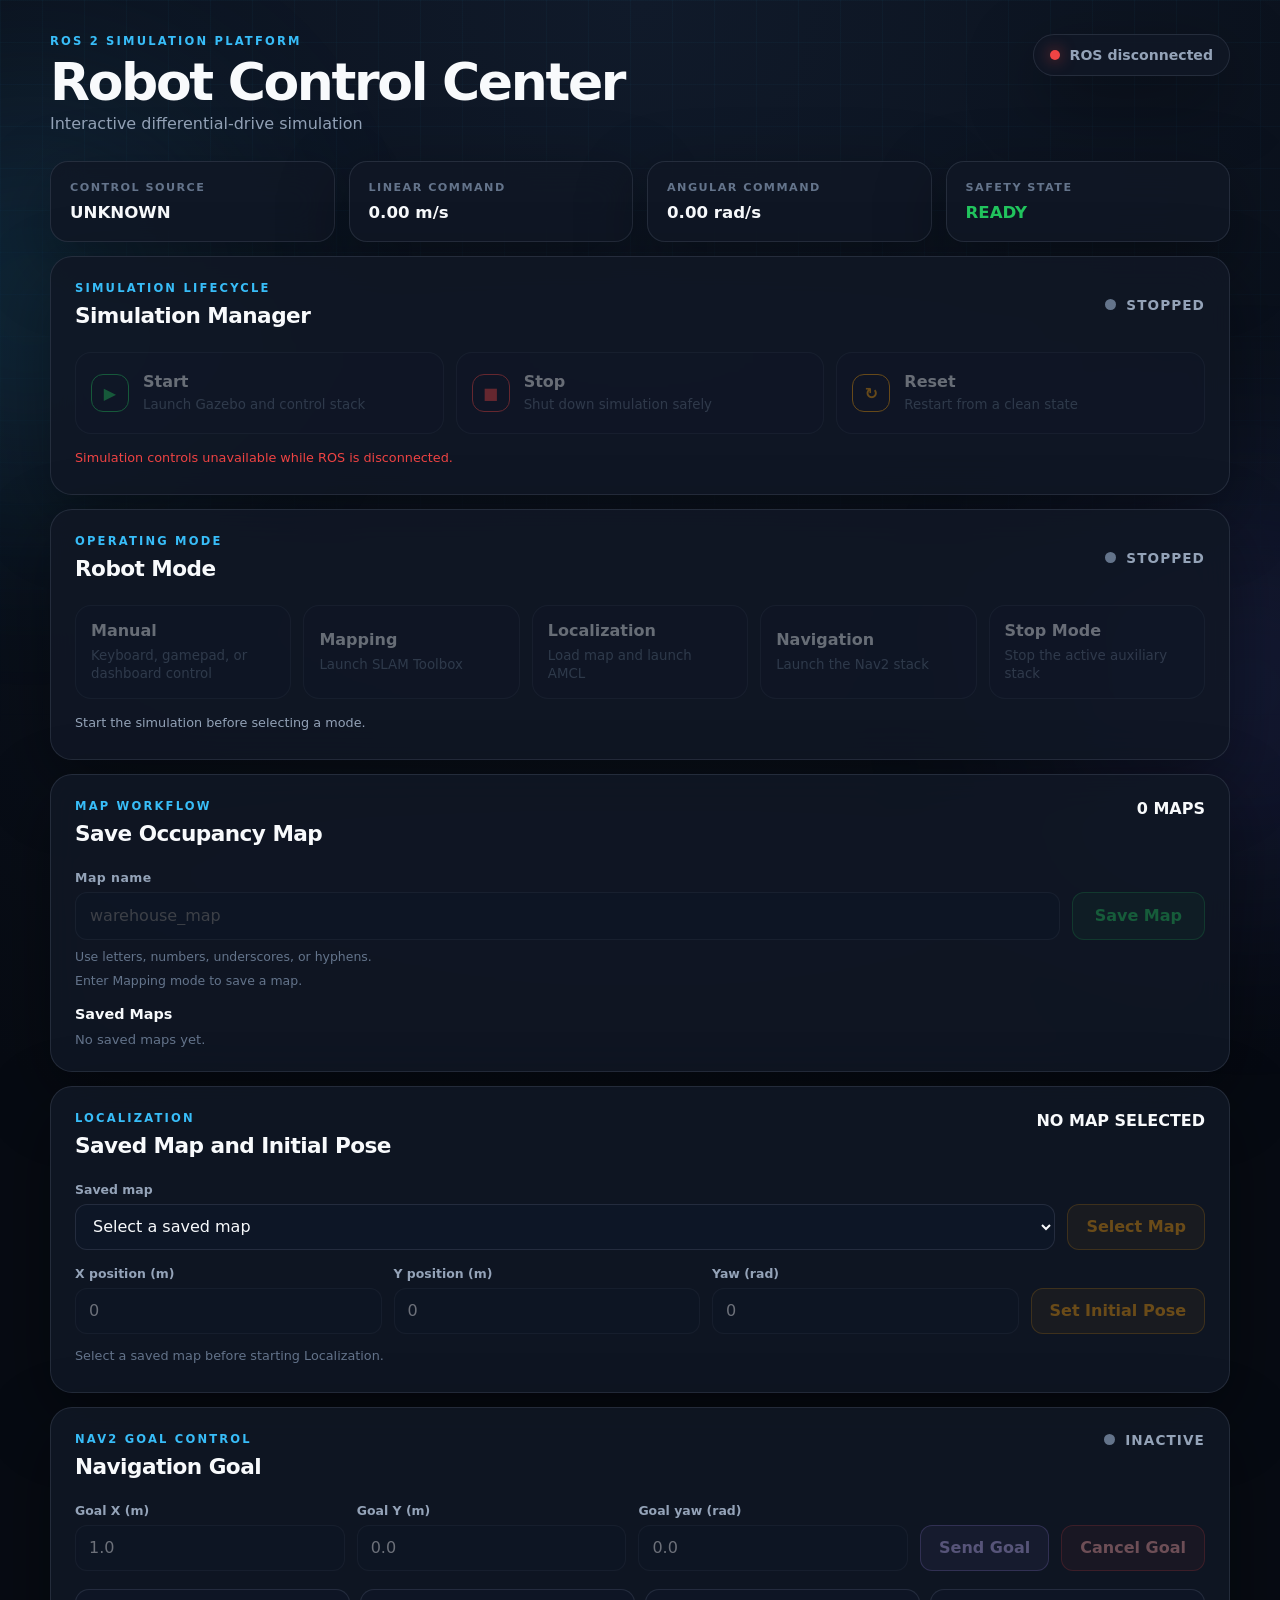
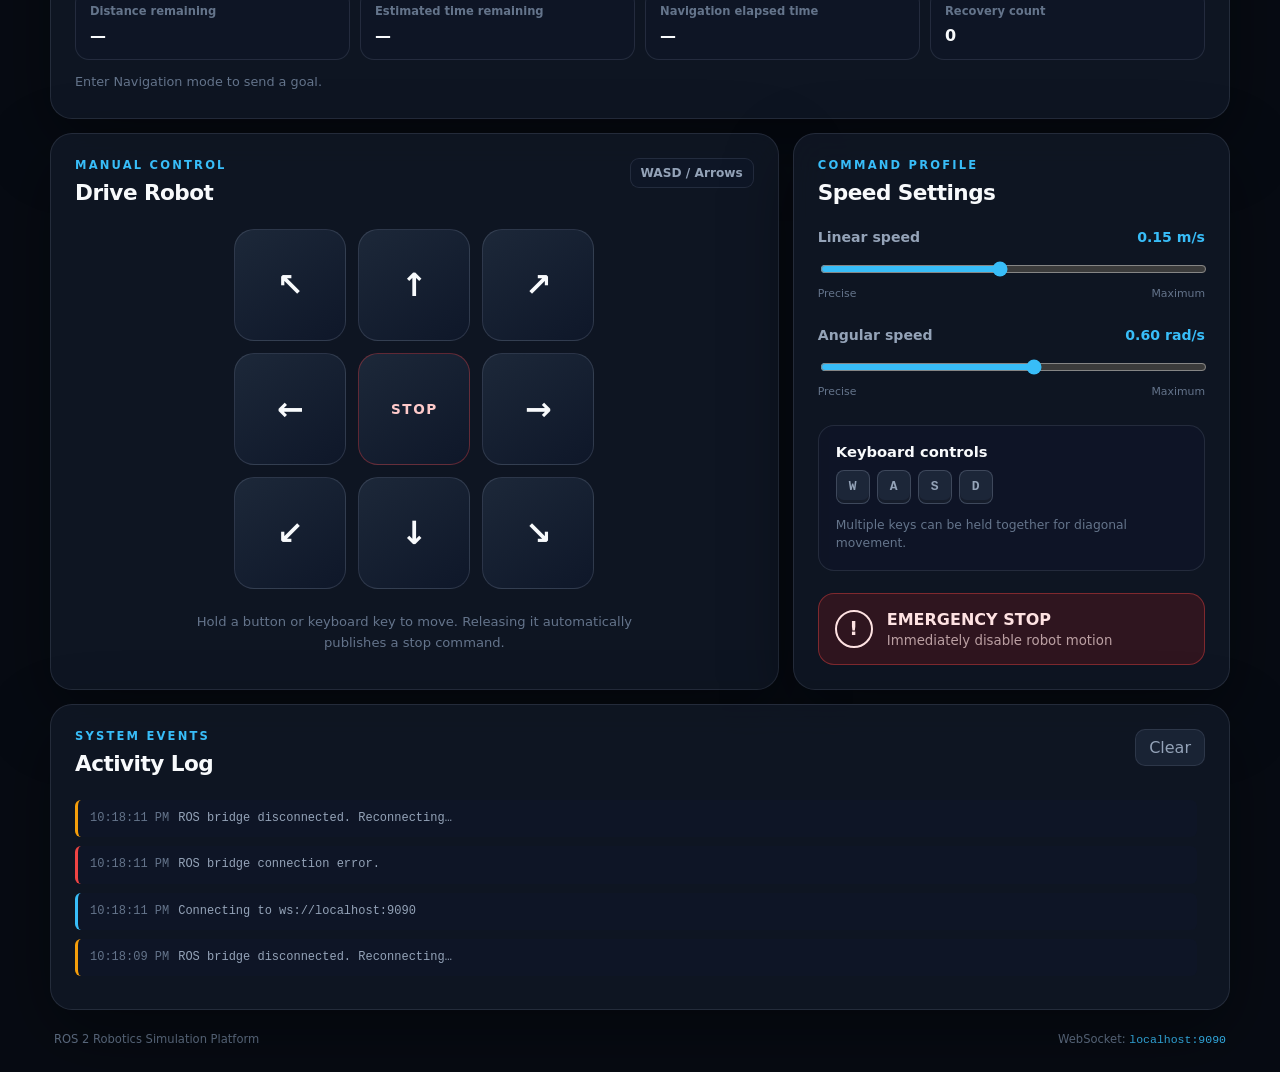
==== commit 3aa618eb: "Add Nav2 navigation goal controls" ====
--- a/ros2_ws/src/cpp_robotics_sim_ros/web/dashboard/index.html
+++ b/ros2_ws/src/cpp_robotics_sim_ros/web/dashboard/index.html
@@ -358,6 +358,116 @@
       </p>
     </section>
 
+    <section class="panel navigation-goal-panel">
+      <div class="panel-heading">
+        <div>
+          <p class="eyebrow">NAV2 GOAL CONTROL</p>
+          <h2>Navigation Goal</h2>
+        </div>
+
+        <div class="navigation-state-wrapper">
+          <span
+            id="navigationStateIndicator"
+            class="navigation-state-indicator inactive"
+          ></span>
+
+          <strong id="navigationGoalState">
+            INACTIVE
+          </strong>
+        </div>
+      </div>
+
+      <div class="navigation-goal-grid">
+        <label>
+          <span>Goal X (m)</span>
+          <input
+            id="navigationGoalX"
+            type="number"
+            value="1.0"
+            step="0.1"
+            disabled
+          >
+        </label>
+
+        <label>
+          <span>Goal Y (m)</span>
+          <input
+            id="navigationGoalY"
+            type="number"
+            value="0.0"
+            step="0.1"
+            disabled
+          >
+        </label>
+
+        <label>
+          <span>Goal yaw (rad)</span>
+          <input
+            id="navigationGoalYaw"
+            type="number"
+            value="0.0"
+            step="0.1"
+            disabled
+          >
+        </label>
+
+        <button
+          id="sendNavigationGoalButton"
+          class="send-navigation-goal-button"
+          type="button"
+          disabled
+        >
+          Send Goal
+        </button>
+
+        <button
+          id="cancelNavigationGoalButton"
+          class="cancel-navigation-goal-button"
+          type="button"
+          disabled
+        >
+          Cancel Goal
+        </button>
+      </div>
+
+      <div class="navigation-feedback-grid">
+        <article class="navigation-feedback-card">
+          <span>Distance remaining</span>
+          <strong id="navigationDistanceRemaining">
+            —
+          </strong>
+        </article>
+
+        <article class="navigation-feedback-card">
+          <span>Estimated time remaining</span>
+          <strong id="navigationEstimatedTime">
+            —
+          </strong>
+        </article>
+
+        <article class="navigation-feedback-card">
+          <span>Navigation elapsed time</span>
+          <strong id="navigationElapsedTime">
+            —
+          </strong>
+        </article>
+
+        <article class="navigation-feedback-card">
+          <span>Recovery count</span>
+          <strong id="navigationRecoveryCount">
+            0
+          </strong>
+        </article>
+      </div>
+
+      <p
+        id="navigationGoalMessage"
+        class="navigation-goal-message"
+      >
+        Enter Navigation mode to send a goal.
+      </p>
+    </section>
+
     <section class="main-grid">
       <article class="panel drive-panel">
         <div class="panel-heading">
--- a/ros2_ws/src/cpp_robotics_sim_ros/web/dashboard/styles.css
+++ b/ros2_ws/src/cpp_robotics_sim_ros/web/dashboard/styles.css
@@ -1237,3 +1237,207 @@
     grid-template-columns: 1fr;
   }
 }
+
+/* Navigation goal workflow */
+
+.navigation-goal-panel {
+  margin-bottom: 14px;
+}
+
+.navigation-state-wrapper {
+  display: flex;
+  align-items: center;
+  justify-content: flex-end;
+  gap: 10px;
+  min-width: 170px;
+  color: var(--text-secondary);
+  font-size: 0.85rem;
+  letter-spacing: 0.08em;
+}
+
+.navigation-state-indicator {
+  width: 11px;
+  height: 11px;
+  border-radius: 50%;
+  background: var(--text-muted);
+}
+
+.navigation-state-indicator.inactive,
+.navigation-state-indicator.ready,
+.navigation-state-indicator.idle {
+  background: var(--text-muted);
+}
+
+.navigation-state-indicator.waiting_for_server,
+.navigation-state-indicator.sending,
+.navigation-state-indicator.accepted,
+.navigation-state-indicator.navigating,
+.navigation-state-indicator.canceling,
+.navigation-state-indicator.cancel_pending {
+  background: #a78bfa;
+  box-shadow: 0 0 16px rgba(167, 139, 250, 0.7);
+  animation: navigation-pulse 1s infinite;
+}
+
+.navigation-state-indicator.succeeded {
+  background: var(--success);
+  box-shadow: 0 0 16px rgba(34, 197, 94, 0.7);
+}
+
+.navigation-state-indicator.canceled {
+  background: var(--warning);
+  box-shadow: 0 0 16px rgba(245, 158, 11, 0.7);
+}
+
+.navigation-state-indicator.aborted,
+.navigation-state-indicator.rejected,
+.navigation-state-indicator.invalid_request,
+.navigation-state-indicator.server_unavailable,
+.navigation-state-indicator.error {
+  background: var(--danger);
+  box-shadow: 0 0 16px rgba(239, 68, 68, 0.7);
+}
+
+.navigation-goal-grid {
+  display: grid;
+  grid-template-columns:
+    repeat(3, minmax(110px, 1fr))
+    auto
+    auto;
+  gap: 12px;
+  align-items: end;
+}
+
+.navigation-goal-grid label {
+  display: grid;
+  gap: 7px;
+}
+
+.navigation-goal-grid label span {
+  color: var(--text-secondary);
+  font-size: 0.78rem;
+  font-weight: 700;
+}
+
+.navigation-goal-grid input {
+  min-height: 46px;
+  padding: 0 13px;
+  border: 1px solid var(--surface-border);
+  border-radius: 12px;
+  outline: none;
+  background: rgba(15, 23, 42, 0.65);
+  color: var(--text-primary);
+}
+
+.navigation-goal-grid input:focus {
+  border-color: #a78bfa;
+}
+
+.navigation-goal-grid input:disabled,
+.navigation-goal-grid button:disabled {
+  cursor: not-allowed;
+  opacity: 0.4;
+}
+
+.send-navigation-goal-button,
+.cancel-navigation-goal-button {
+  min-height: 46px;
+  padding: 0 18px;
+  border-radius: 12px;
+  cursor: pointer;
+  font-weight: 800;
+}
+
+.send-navigation-goal-button {
+  border: 1px solid rgba(167, 139, 250, 0.5);
+  background: rgba(167, 139, 250, 0.14);
+  color: #c4b5fd;
+}
+
+.send-navigation-goal-button:hover:not(:disabled) {
+  background: rgba(167, 139, 250, 0.22);
+}
+
+.cancel-navigation-goal-button {
+  border: 1px solid rgba(239, 68, 68, 0.45);
+  background: rgba(239, 68, 68, 0.12);
+  color: #fca5a5;
+}
+
+.cancel-navigation-goal-button:hover:not(:disabled) {
+  background: rgba(239, 68, 68, 0.20);
+}
+
+.navigation-feedback-grid {
+  display: grid;
+  grid-template-columns: repeat(4, minmax(0, 1fr));
+  gap: 10px;
+  margin-top: 18px;
+}
+
+.navigation-feedback-card {
+  padding: 14px;
+  border: 1px solid var(--surface-border);
+  border-radius: 14px;
+  background: rgba(15, 23, 42, 0.48);
+}
+
+.navigation-feedback-card span {
+  display: block;
+  margin-bottom: 8px;
+  color: var(--text-muted);
+  font-size: 0.72rem;
+  font-weight: 700;
+}
+
+.navigation-feedback-card strong {
+  color: var(--text-primary);
+  font-size: 1rem;
+}
+
+.navigation-goal-message {
+  min-height: 20px;
+  margin: 14px 0 0;
+  color: var(--text-muted);
+  font-size: 0.8rem;
+}
+
+.navigation-goal-message.success {
+  color: var(--success);
+}
+
+.navigation-goal-message.warning {
+  color: var(--warning);
+}
+
+.navigation-goal-message.danger {
+  color: var(--danger);
+}
+
+@keyframes navigation-pulse {
+  50% {
+    opacity: 0.35;
+  }
+}
+
+@media (max-width: 1000px) {
+  .navigation-goal-grid {
+    grid-template-columns:
+      repeat(3, minmax(110px, 1fr));
+  }
+
+  .navigation-feedback-grid {
+    grid-template-columns: repeat(2, 1fr);
+  }
+}
+
+@media (max-width: 700px) {
+  .navigation-goal-grid,
+  .navigation-feedback-grid {
+    grid-template-columns: 1fr;
+  }
+
+  .navigation-state-wrapper {
+    min-width: auto;
+  }
+}
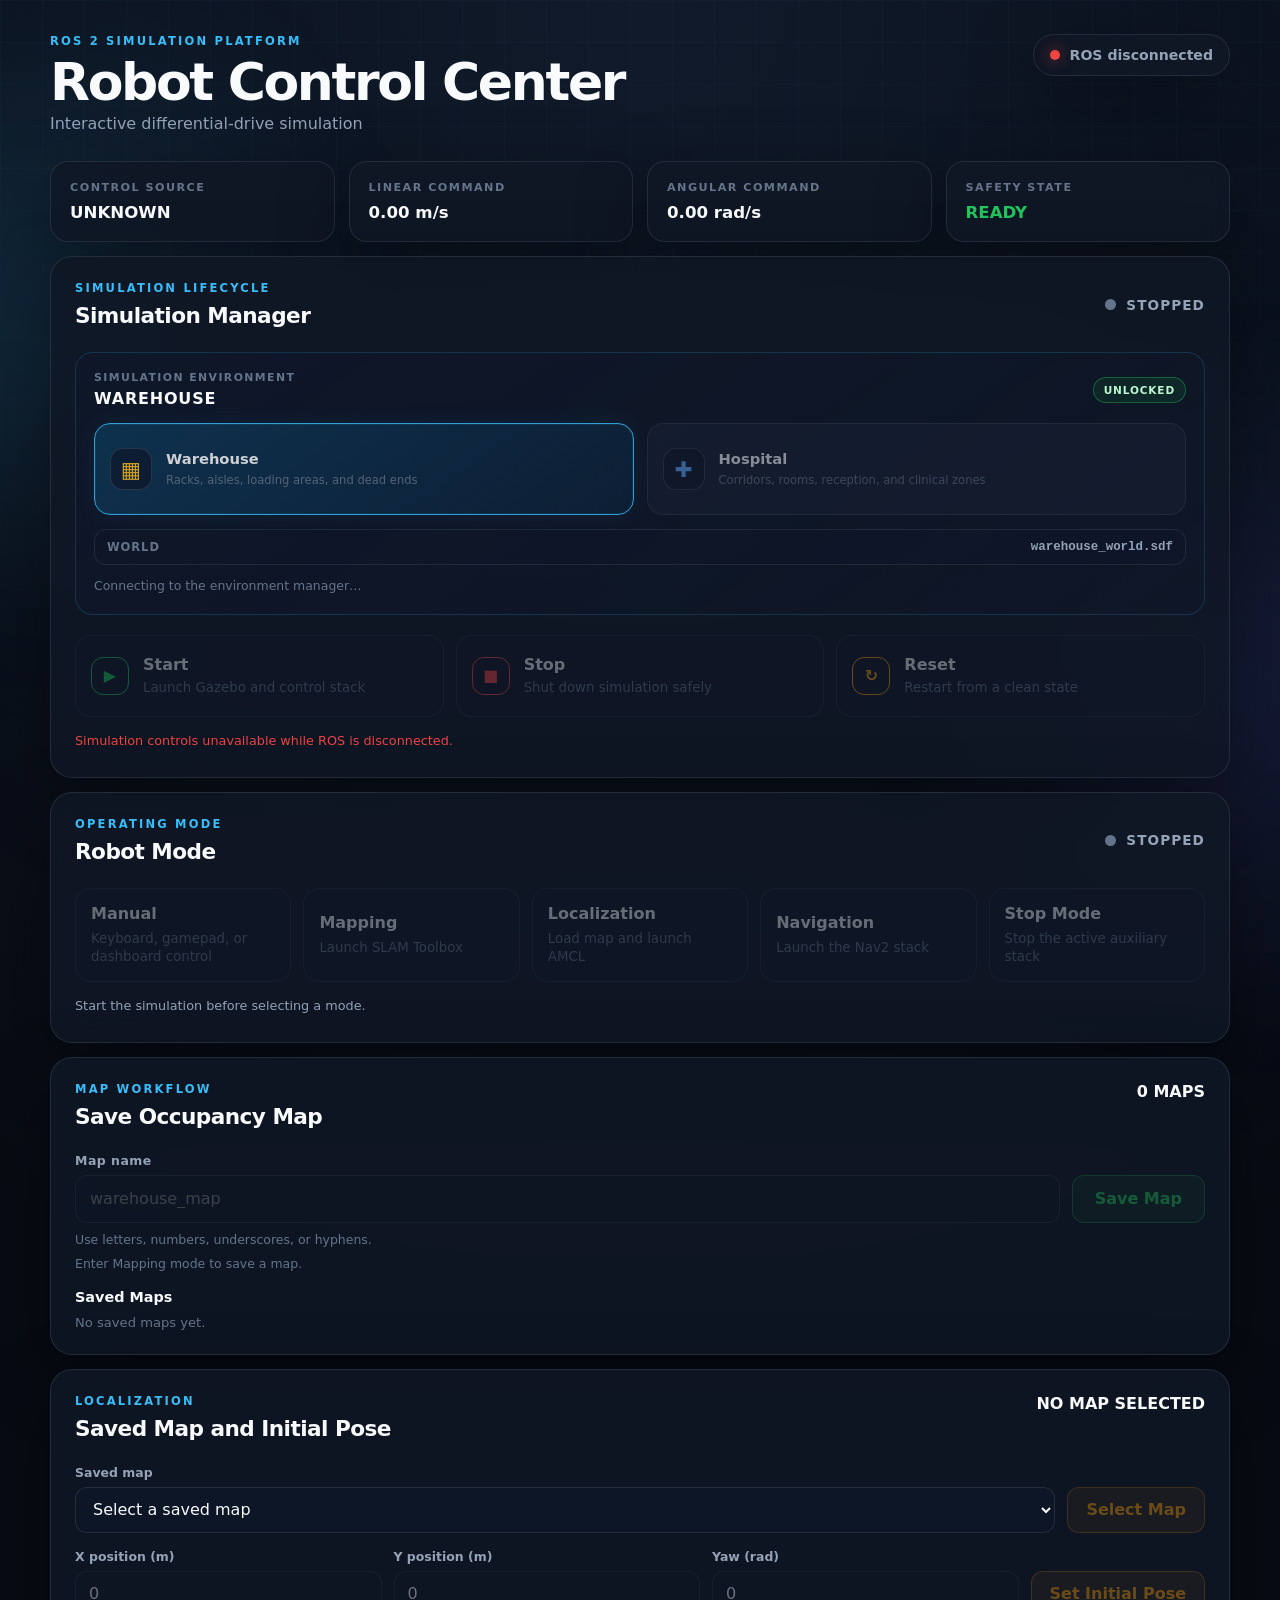
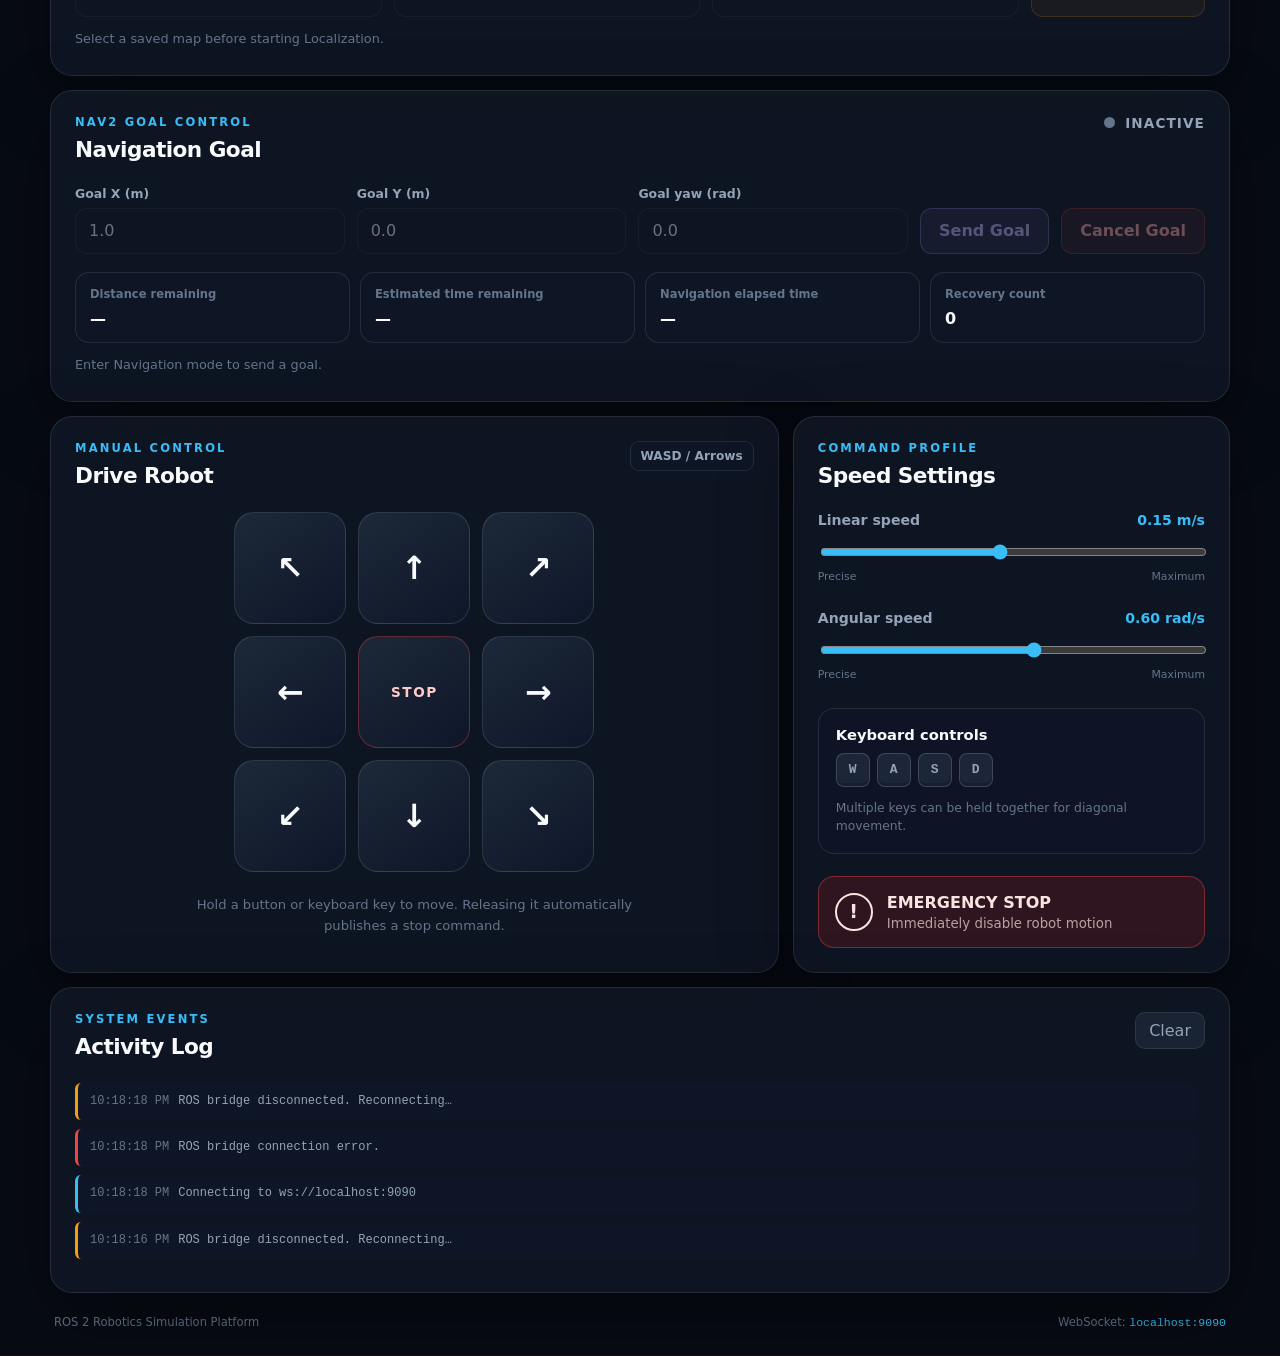
==== commit f9b1d18d: "Add dashboard environment selector" ====
--- a/ros2_ws/src/cpp_robotics_sim_ros/web/dashboard/index.html
+++ b/ros2_ws/src/cpp_robotics_sim_ros/web/dashboard/index.html
@@ -90,6 +90,80 @@
         </div>
       </div>
 
+      <div class="environment-selector">
+        <div class="environment-selector-heading">
+          <div>
+            <span class="environment-label">
+              SIMULATION ENVIRONMENT
+            </span>
+
+            <strong id="selectedEnvironmentLabel">
+              WAREHOUSE
+            </strong>
+          </div>
+
+          <span
+            id="environmentLockBadge"
+            class="environment-lock-badge unlocked"
+          >
+            UNLOCKED
+          </span>
+        </div>
+
+        <div class="environment-options">
+          <button
+            id="warehouseEnvironmentButton"
+            class="environment-button warehouse active"
+            type="button"
+            data-environment="warehouse"
+            disabled
+          >
+            <span class="environment-icon">▦</span>
+
+            <span>
+              <strong>Warehouse</strong>
+              <small>
+                Racks, aisles, loading areas, and dead ends
+              </small>
+            </span>
+          </button>
+
+          <button
+            id="hospitalEnvironmentButton"
+            class="environment-button hospital"
+            type="button"
+            data-environment="hospital"
+            disabled
+          >
+            <span class="environment-icon">✚</span>
+
+            <span>
+              <strong>Hospital</strong>
+              <small>
+                Corridors, rooms, reception, and clinical zones
+              </small>
+            </span>
+          </button>
+        </div>
+
+        <div class="environment-details">
+          <span>
+            World
+          </span>
+
+          <strong id="environmentWorldFile">
+            warehouse_world.sdf
+          </strong>
+        </div>
+
+        <p
+          id="environmentMessage"
+          class="environment-message"
+        >
+          Connecting to the environment manager…
+        </p>
+      </div>
+
       <div class="simulation-controls">
         <button
           id="startSimulationButton"
--- a/ros2_ws/src/cpp_robotics_sim_ros/web/dashboard/styles.css
+++ b/ros2_ws/src/cpp_robotics_sim_ros/web/dashboard/styles.css
@@ -1441,3 +1441,215 @@
     min-width: auto;
   }
 }
+
+/* ====================================================================== */
+/* Simulation environment selector                                        */
+/* ====================================================================== */
+
+.environment-selector {
+  margin-bottom: 20px;
+  padding: 18px;
+  border: 1px solid rgba(56, 189, 248, 0.18);
+  border-radius: 18px;
+  background:
+    linear-gradient(
+      145deg,
+      rgba(15, 23, 42, 0.76),
+      rgba(15, 23, 42, 0.48)
+    );
+}
+
+.environment-selector-heading {
+  display: flex;
+  align-items: center;
+  justify-content: space-between;
+  gap: 18px;
+  margin-bottom: 15px;
+}
+
+.environment-selector-heading > div {
+  display: grid;
+  gap: 5px;
+}
+
+.environment-label {
+  color: var(--text-muted);
+  font-size: 0.68rem;
+  font-weight: 800;
+  letter-spacing: 0.13em;
+}
+
+#selectedEnvironmentLabel {
+  color: var(--text-primary);
+  font-size: 1rem;
+  letter-spacing: 0.05em;
+}
+
+.environment-lock-badge {
+  padding: 6px 10px;
+  border: 1px solid;
+  border-radius: 999px;
+  font-size: 0.66rem;
+  font-weight: 850;
+  letter-spacing: 0.08em;
+}
+
+.environment-lock-badge.unlocked {
+  border-color: rgba(34, 197, 94, 0.38);
+  background: rgba(22, 101, 52, 0.22);
+  color: #bbf7d0;
+}
+
+.environment-lock-badge.locked {
+  border-color: rgba(245, 158, 11, 0.42);
+  background: rgba(146, 64, 14, 0.24);
+  color: #fde68a;
+}
+
+.environment-options {
+  display: grid;
+  grid-template-columns: repeat(2, minmax(0, 1fr));
+  gap: 13px;
+}
+
+.environment-button {
+  display: flex;
+  min-height: 92px;
+  align-items: center;
+  gap: 14px;
+  padding: 15px;
+  border: 1px solid rgba(148, 163, 184, 0.20);
+  border-radius: 16px;
+  background: rgba(30, 41, 59, 0.68);
+  color: var(--text-primary);
+  cursor: pointer;
+  text-align: left;
+  transition:
+    transform 120ms ease,
+    border-color 120ms ease,
+    background 120ms ease,
+    box-shadow 120ms ease,
+    opacity 120ms ease;
+}
+
+.environment-button:hover:not(:disabled) {
+  transform: translateY(-2px);
+  border-color: rgba(56, 189, 248, 0.52);
+  background: rgba(30, 41, 59, 0.94);
+  box-shadow: 0 10px 28px rgba(2, 132, 199, 0.12);
+}
+
+.environment-button.active {
+  border-color: var(--accent);
+  background:
+    linear-gradient(
+      145deg,
+      rgba(14, 165, 233, 0.24),
+      rgba(2, 132, 199, 0.10)
+    );
+  box-shadow:
+    inset 0 0 0 1px rgba(56, 189, 248, 0.12),
+    0 0 24px rgba(56, 189, 248, 0.10);
+}
+
+.environment-button:disabled {
+  cursor: not-allowed;
+  opacity: 0.52;
+}
+
+.environment-button.active:disabled {
+  opacity: 0.82;
+}
+
+.environment-icon {
+  display: grid;
+  flex: 0 0 42px;
+  height: 42px;
+  place-items: center;
+  border: 1px solid rgba(148, 163, 184, 0.24);
+  border-radius: 13px;
+  background: rgba(15, 23, 42, 0.72);
+  font-size: 1.35rem;
+}
+
+.environment-button.warehouse .environment-icon {
+  color: #fbbf24;
+}
+
+.environment-button.hospital .environment-icon {
+  color: #60a5fa;
+}
+
+.environment-button strong,
+.environment-button small {
+  display: block;
+}
+
+.environment-button strong {
+  margin-bottom: 5px;
+  font-size: 0.92rem;
+}
+
+.environment-button small {
+  color: var(--text-muted);
+  font-size: 0.72rem;
+  line-height: 1.45;
+}
+
+.environment-details {
+  display: flex;
+  align-items: center;
+  justify-content: space-between;
+  gap: 16px;
+  margin-top: 14px;
+  padding: 10px 12px;
+  border: 1px solid rgba(148, 163, 184, 0.14);
+  border-radius: 12px;
+  background: rgba(15, 23, 42, 0.50);
+}
+
+.environment-details span {
+  color: var(--text-muted);
+  font-size: 0.72rem;
+  font-weight: 750;
+  letter-spacing: 0.08em;
+  text-transform: uppercase;
+}
+
+.environment-details strong {
+  overflow-wrap: anywhere;
+  color: var(--text-secondary);
+  font-family: monospace;
+  font-size: 0.78rem;
+}
+
+.environment-message {
+  margin: 12px 0 0;
+  color: var(--text-muted);
+  font-size: 0.78rem;
+  line-height: 1.5;
+}
+
+.environment-message.success {
+  color: #86efac;
+}
+
+.environment-message.warning {
+  color: #fde68a;
+}
+
+.environment-message.danger {
+  color: #fca5a5;
+}
+
+@media (max-width: 700px) {
+  .environment-options {
+    grid-template-columns: 1fr;
+  }
+
+  .environment-selector-heading,
+  .environment-details {
+    align-items: flex-start;
+    flex-direction: column;
+  }
+}
